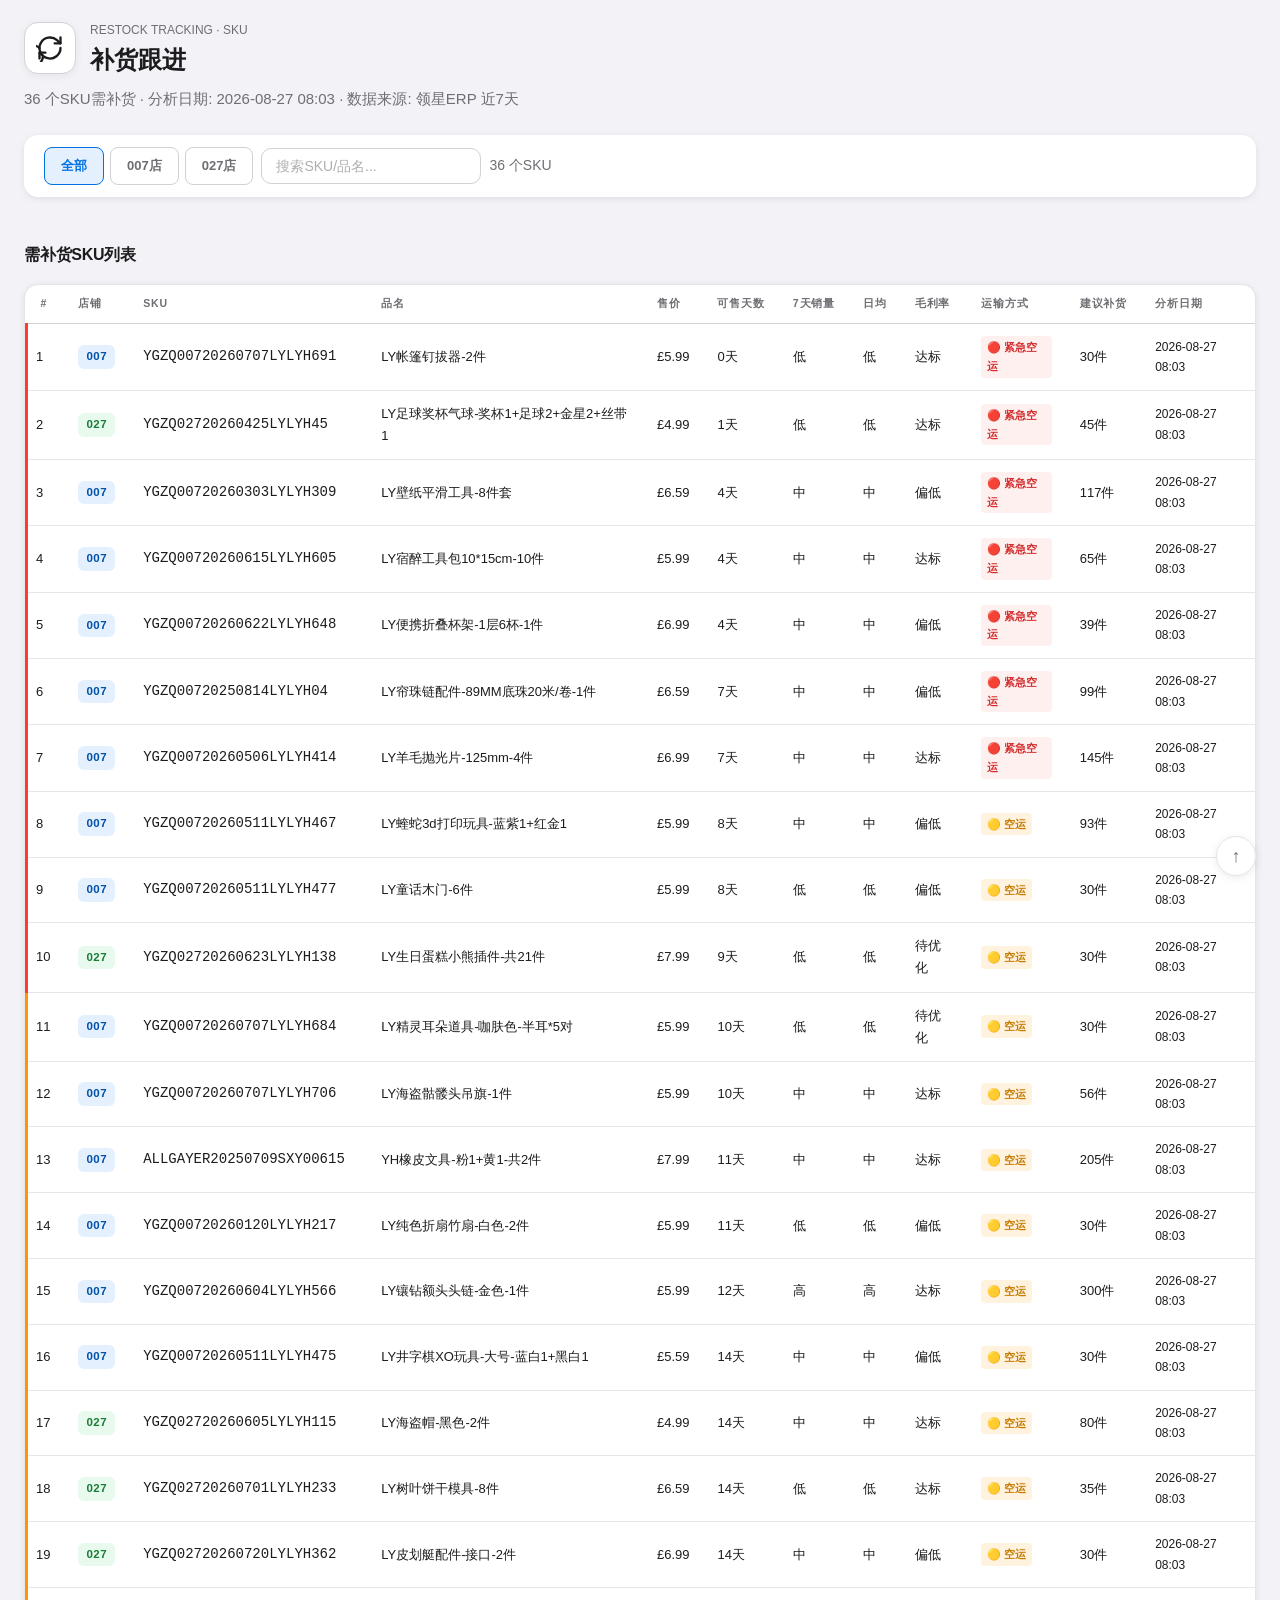
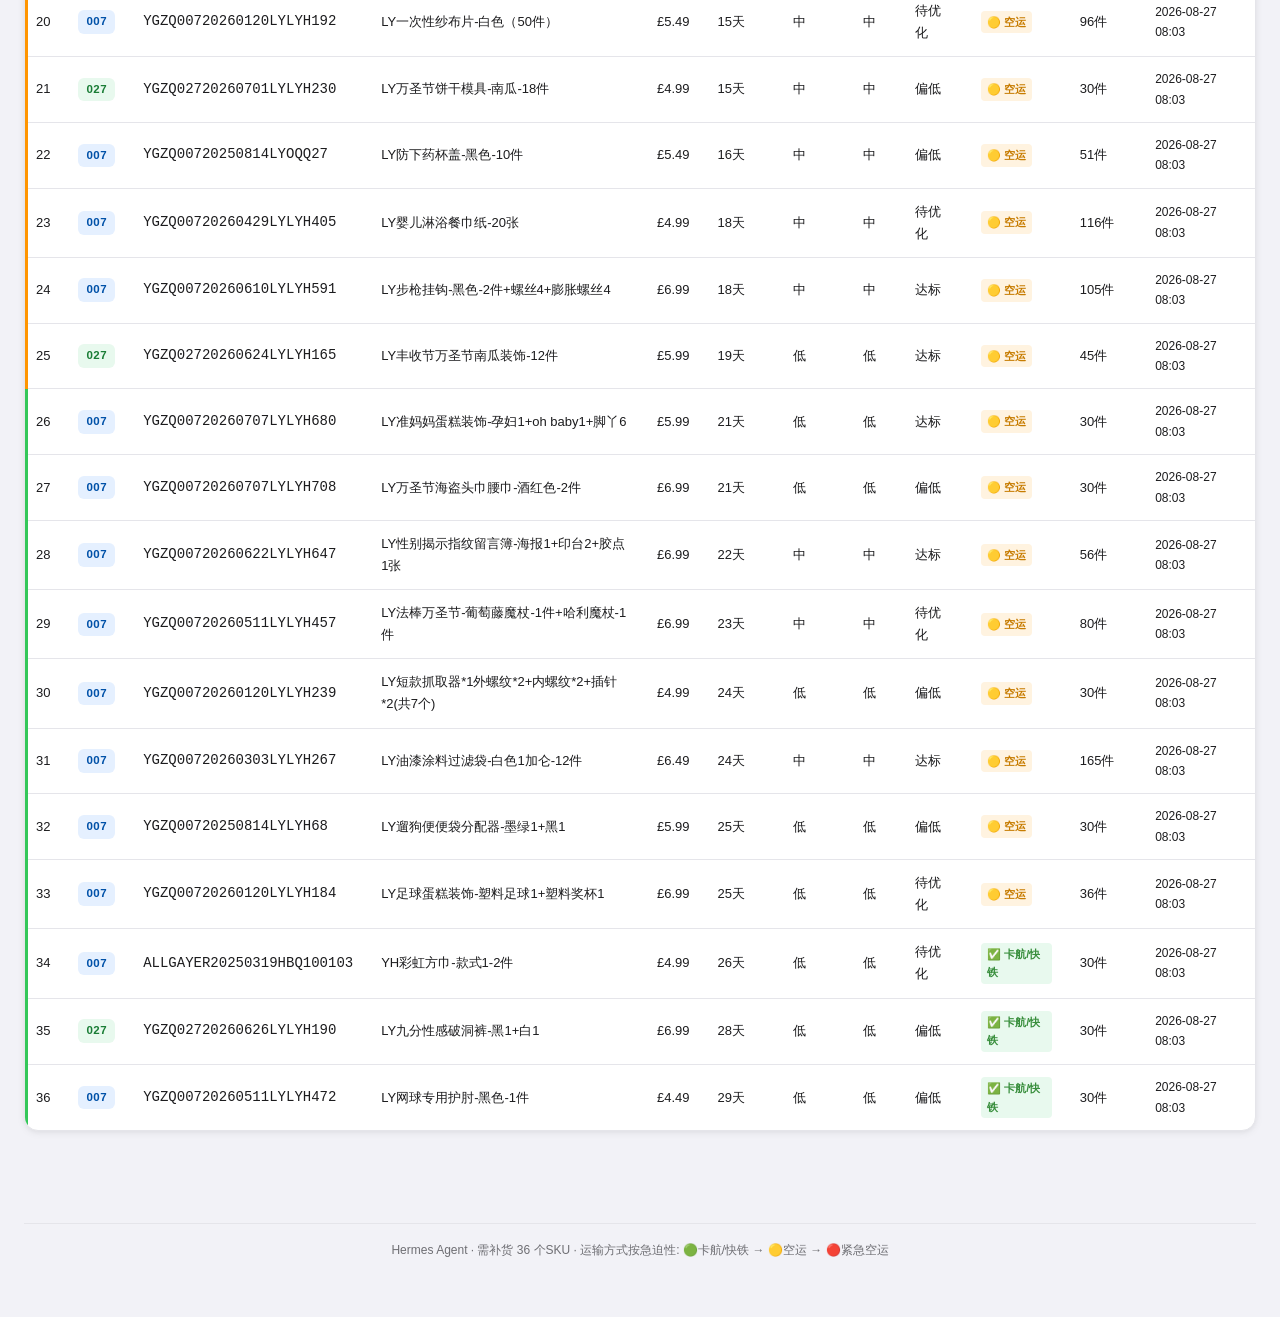
==== output/analysis/index.html @ facc6f38 "fix: FR本地化修复+全量部署（修复REPO指向UK的错误、补推assets/data/shared）" ====
<!DOCTYPE html>
<html lang="zh-CN"><head>
<meta charset="UTF-8"><meta name="viewport" content="width=device-width, initial-scale=1.0">
<link rel="stylesheet" href="../shared/oa-theme.css">
<title>补货跟进</title>
<style>/* ── OA设计系统已在 shared/oa-theme.css ── */
/* 以下仅保留补货跟进特有的样式 */

/* ── Common ── */
.back-link { display: inline-flex; align-items: center; gap:4px; font-size: var(--oa-font-size-body); color: var(--oa-primary, var(--oa-primary)); text-decoration: none; margin-bottom: 16px; }
.back-link:hover { text-decoration: underline; }
.stars { color: var(--oa-orange); }
a { color: var(--oa-link, var(--oa-primary)); text-decoration: none; }
a:hover { text-decoration: underline; }

/* ── Hero (对齐选品平台/雷达风格) ── */
.hero { display:grid; grid-template-columns:1fr auto; gap:24px; align-items:end; }
.hero-main { min-width:0; }
.hero-headline { display:flex; gap:14px; align-items:center; }
.hero-logo { width:52px;height:52px;display:flex;align-items:center;justify-content:center;background:#fff;border:1px solid #d2d2d7;border-radius:14px;box-shadow:0 2px 8px rgba(0,0,0,0.06);flex-shrink:0;color:#1c1c1e }
.hero-tag { margin:0;font-size:12px;color:#6e6e73 }
.hero h1 { margin:6px 0 0;font-size:24px;line-height:1.2 }
.hero-sub { margin:12px 0 0;color:#6e6e73;font-size:15px;line-height:1.6 }

/* ── Filter bar ── */
.filter-bar { display: flex; gap:8px; align-items: center; margin-bottom: 20px; flex-wrap: wrap; }
.filter-bar .result-count { font-size: var(--oa-font-size-body); color: var(--oa-sub, #6e6e73); white-space: nowrap; }
.filter-bar .oa-input { width: 220px; }

/* ── Store badges ── */
.store-badge { display: inline-block; padding:2px 8px; border-radius: 6px; font-size: 11.5px; font-weight: 700; letter-spacing: .5px; }
.store-badge-007 { background: var(--oa-blue-soft, #e5f0ff); color: #0051a8; }
.store-badge-027 { background: var(--oa-green-soft, #e8f9ee); color: #1a7d36; }

/* ── Urgency row indicators ── */
tr.urgent-row { border-left: 3px solid var(--oa-red); }
tr.urgent-row td:first-child { padding-left: 8px; }
tr.watch-row { border-left: 3px solid var(--oa-orange); }
tr.watch-row td:first-child { padding-left: 8px; }
tr.steady-row { border-left: 3px solid var(--oa-green); }
tr.steady-row td:first-child { padding-left: 8px; }

/* ── FBA days badge ── */
.fba-badge { display: inline-block; font-size: 11.5px; font-weight: 600; padding:1px 4px; border-radius: 4px; }
.fba-urgent { background: var(--oa-red-soft, var(--oa-surface)0f0); color: #d32f2f; }
.fba-watch { background: var(--oa-orange-soft, var(--oa-surface)8e1); color: #c77c00; }
.fba-ok { background: var(--oa-green-soft, #e8f5e9); color: #388e3c; }

/* ── Transport urgency badge ── */
.transport-badge { display: inline-block; font-size: 11px; font-weight: 600; padding:2px 6px; border-radius: 4px; }
.transport-emergency { background: var(--oa-red-soft, #fff0f0); color: #d32f2f; }
.transport-air { background: var(--oa-orange-soft, #fff8e1); color: #c77c00; }
.transport-land { background: var(--oa-green-soft, #e8f5e9); color: #388e3c; }

/* ── Responsive ── */
@media (max-width: 768px) {
  .oa-kpi-grid { grid-template-columns: repeat(2, 1fr); }
  .hide-mobile { display: none; }
}
</style>
<script>
let activeStore = 'all';
function filterByStore(store, el) {
  activeStore = store;
  document.querySelectorAll('.oa-tab').forEach(t => t.classList.remove('active'));
  if (el) el.classList.add('active');
  filterTable();
}
function filterTable() {
  const search = document.getElementById('searchInput').value.toLowerCase();
  const rows = document.querySelectorAll('#productTable tbody tr');
  let count = 0;
  rows.forEach(row => {
    const rowStore = row.dataset.store;
    const text = row.textContent.toLowerCase();
    const matchStore = activeStore === 'all' || rowStore === activeStore;
    const matchSearch = !search || text.includes(search);
    row.style.display = (matchStore && matchSearch) ? '' : 'none';
    if (matchStore && matchSearch) count++;
  });
  document.getElementById('resultCount').textContent = count + ' 个SKU';
}
</script>
</head><body>
<main class="shell">
  <header class="hero" id="sectionTop">
    <div class="hero-main">
      <div class="hero-headline">
        <div class="hero-logo">
          <svg width="28" height="28" viewBox="0 0 24 24" fill="none" stroke="currentColor" stroke-width="2" stroke-linecap="round" stroke-linejoin="round">
            <path d="M21 12a9 9 0 1 1-3-6.7L21 8"/>
            <polyline points="21 3 21 8 16 8"/>
            <path d="M3 12a9 9 0 1 0 3 6.7L3 16"/>
            <polyline points="3 21 3 16 8 16"/>
          </svg>
        </div>
        <div>
          <p class="hero-tag">RESTOCK TRACKING · SKU</p>
          <h1>补货跟进</h1>
        </div>
      </div>
      <p class="hero-sub">36 个SKU需补货 · 分析日期: 2026-08-27 08:03 · 数据来源: 领星ERP 近7天</p>
    </div>
    </div>
  </header>

  <div class="filter-bar">
    <div class="oa-tabs"><span class="oa-tab active" onclick="filterByStore('all',this)">全部</span><span class="oa-tab" onclick="filterByStore('007',this)">007店</span><span class="oa-tab" onclick="filterByStore('027',this)">027店</span></div>
    <input id="searchInput" class="oa-input" type="text" placeholder="搜索SKU/品名..." oninput="filterTable()">
    <span id="resultCount" class="result-count">36 个SKU</span>
  </div>

  <div class="oa-section">
    <div class="oa-section-head">
      <h2 class="oa-section-title">需补货SKU列表</h2>
    </div>
    <div class="oa-card oa-table-wrap" style="padding:0">
      <table id="productTable" class="oa-table">
        <thead><tr>
          <th>#</th><th>店铺</th><th>SKU</th><th>品名</th><th>售价</th><th>可售天数</th><th>7天销量</th><th>日均</th><th>毛利率</th><th>运输方式</th><th>建议补货</th><th class="hide-mobile">分析日期</th>
        </tr></thead>
        <tbody><tr data-store="007" class="urgent-row">
          <td>1</td>
          <td><span class="store-badge store-badge-007">007</span></td>
          <td><code style="font-size:var(--oa-font-size-body, 14px)">YGZQ00720260707LYLYH691</code></td>
          <td>LY帐篷钉拔器-2件</td>
          <td>£5.99</td>
          <td>0天</td>
          <td>低</td>
          <td>低</td>
          <td>达标</td>
          <td><span class="transport-badge transport-emergency">🔴 紧急空运</span></td>
          <td>30件</td>
          <td class="hide-mobile" style="font-size:12px;color:var(--sub)">2026-08-27 08:03</td>
        </tr><tr data-store="027" class="urgent-row">
          <td>2</td>
          <td><span class="store-badge store-badge-027">027</span></td>
          <td><code style="font-size:var(--oa-font-size-body, 14px)">YGZQ02720260425LYLYH45</code></td>
          <td>LY足球奖杯气球-奖杯1+足球2+金星2+丝带1</td>
          <td>£4.99</td>
          <td>1天</td>
          <td>低</td>
          <td>低</td>
          <td>达标</td>
          <td><span class="transport-badge transport-emergency">🔴 紧急空运</span></td>
          <td>45件</td>
          <td class="hide-mobile" style="font-size:12px;color:var(--sub)">2026-08-27 08:03</td>
        </tr><tr data-store="007" class="urgent-row">
          <td>3</td>
          <td><span class="store-badge store-badge-007">007</span></td>
          <td><code style="font-size:var(--oa-font-size-body, 14px)">YGZQ00720260303LYLYH309</code></td>
          <td>LY壁纸平滑工具-8件套</td>
          <td>£6.59</td>
          <td>4天</td>
          <td>中</td>
          <td>中</td>
          <td>偏低</td>
          <td><span class="transport-badge transport-emergency">🔴 紧急空运</span></td>
          <td>117件</td>
          <td class="hide-mobile" style="font-size:12px;color:var(--sub)">2026-08-27 08:03</td>
        </tr><tr data-store="007" class="urgent-row">
          <td>4</td>
          <td><span class="store-badge store-badge-007">007</span></td>
          <td><code style="font-size:var(--oa-font-size-body, 14px)">YGZQ00720260615LYLYH605</code></td>
          <td>LY宿醉工具包10*15cm-10件</td>
          <td>£5.99</td>
          <td>4天</td>
          <td>中</td>
          <td>中</td>
          <td>达标</td>
          <td><span class="transport-badge transport-emergency">🔴 紧急空运</span></td>
          <td>65件</td>
          <td class="hide-mobile" style="font-size:12px;color:var(--sub)">2026-08-27 08:03</td>
        </tr><tr data-store="007" class="urgent-row">
          <td>5</td>
          <td><span class="store-badge store-badge-007">007</span></td>
          <td><code style="font-size:var(--oa-font-size-body, 14px)">YGZQ00720260622LYLYH648</code></td>
          <td>LY便携折叠杯架-1层6杯-1件</td>
          <td>£6.99</td>
          <td>4天</td>
          <td>中</td>
          <td>中</td>
          <td>偏低</td>
          <td><span class="transport-badge transport-emergency">🔴 紧急空运</span></td>
          <td>39件</td>
          <td class="hide-mobile" style="font-size:12px;color:var(--sub)">2026-08-27 08:03</td>
        </tr><tr data-store="007" class="urgent-row">
          <td>6</td>
          <td><span class="store-badge store-badge-007">007</span></td>
          <td><code style="font-size:var(--oa-font-size-body, 14px)">YGZQ00720250814LYLYH04</code></td>
          <td>LY帘珠链配件-89MM底珠20米/卷-1件</td>
          <td>£6.59</td>
          <td>7天</td>
          <td>中</td>
          <td>中</td>
          <td>偏低</td>
          <td><span class="transport-badge transport-emergency">🔴 紧急空运</span></td>
          <td>99件</td>
          <td class="hide-mobile" style="font-size:12px;color:var(--sub)">2026-08-27 08:03</td>
        </tr><tr data-store="007" class="urgent-row">
          <td>7</td>
          <td><span class="store-badge store-badge-007">007</span></td>
          <td><code style="font-size:var(--oa-font-size-body, 14px)">YGZQ00720260506LYLYH414</code></td>
          <td>LY羊毛抛光片-125mm-4件</td>
          <td>£6.99</td>
          <td>7天</td>
          <td>中</td>
          <td>中</td>
          <td>达标</td>
          <td><span class="transport-badge transport-emergency">🔴 紧急空运</span></td>
          <td>145件</td>
          <td class="hide-mobile" style="font-size:12px;color:var(--sub)">2026-08-27 08:03</td>
        </tr><tr data-store="007" class="urgent-row">
          <td>8</td>
          <td><span class="store-badge store-badge-007">007</span></td>
          <td><code style="font-size:var(--oa-font-size-body, 14px)">YGZQ00720260511LYLYH467</code></td>
          <td>LY蝰蛇3d打印玩具-蓝紫1+红金1</td>
          <td>£5.99</td>
          <td>8天</td>
          <td>中</td>
          <td>中</td>
          <td>偏低</td>
          <td><span class="transport-badge transport-air">🟡 空运</span></td>
          <td>93件</td>
          <td class="hide-mobile" style="font-size:12px;color:var(--sub)">2026-08-27 08:03</td>
        </tr><tr data-store="007" class="urgent-row">
          <td>9</td>
          <td><span class="store-badge store-badge-007">007</span></td>
          <td><code style="font-size:var(--oa-font-size-body, 14px)">YGZQ00720260511LYLYH477</code></td>
          <td>LY童话木门-6件</td>
          <td>£5.99</td>
          <td>8天</td>
          <td>低</td>
          <td>低</td>
          <td>偏低</td>
          <td><span class="transport-badge transport-air">🟡 空运</span></td>
          <td>30件</td>
          <td class="hide-mobile" style="font-size:12px;color:var(--sub)">2026-08-27 08:03</td>
        </tr><tr data-store="027" class="urgent-row">
          <td>10</td>
          <td><span class="store-badge store-badge-027">027</span></td>
          <td><code style="font-size:var(--oa-font-size-body, 14px)">YGZQ02720260623LYLYH138</code></td>
          <td>LY生日蛋糕小熊插件-共21件</td>
          <td>£7.99</td>
          <td>9天</td>
          <td>低</td>
          <td>低</td>
          <td>待优化</td>
          <td><span class="transport-badge transport-air">🟡 空运</span></td>
          <td>30件</td>
          <td class="hide-mobile" style="font-size:12px;color:var(--sub)">2026-08-27 08:03</td>
        </tr><tr data-store="007" class="watch-row">
          <td>11</td>
          <td><span class="store-badge store-badge-007">007</span></td>
          <td><code style="font-size:var(--oa-font-size-body, 14px)">YGZQ00720260707LYLYH684</code></td>
          <td>LY精灵耳朵道具-咖肤色-半耳*5对</td>
          <td>£5.99</td>
          <td>10天</td>
          <td>低</td>
          <td>低</td>
          <td>待优化</td>
          <td><span class="transport-badge transport-air">🟡 空运</span></td>
          <td>30件</td>
          <td class="hide-mobile" style="font-size:12px;color:var(--sub)">2026-08-27 08:03</td>
        </tr><tr data-store="007" class="watch-row">
          <td>12</td>
          <td><span class="store-badge store-badge-007">007</span></td>
          <td><code style="font-size:var(--oa-font-size-body, 14px)">YGZQ00720260707LYLYH706</code></td>
          <td>LY海盗骷髅头吊旗-1件</td>
          <td>£5.99</td>
          <td>10天</td>
          <td>中</td>
          <td>中</td>
          <td>达标</td>
          <td><span class="transport-badge transport-air">🟡 空运</span></td>
          <td>56件</td>
          <td class="hide-mobile" style="font-size:12px;color:var(--sub)">2026-08-27 08:03</td>
        </tr><tr data-store="007" class="watch-row">
          <td>13</td>
          <td><span class="store-badge store-badge-007">007</span></td>
          <td><code style="font-size:var(--oa-font-size-body, 14px)">ALLGAYER20250709SXY00615</code></td>
          <td>YH橡皮文具-粉1+黄1-共2件</td>
          <td>£7.99</td>
          <td>11天</td>
          <td>中</td>
          <td>中</td>
          <td>达标</td>
          <td><span class="transport-badge transport-air">🟡 空运</span></td>
          <td>205件</td>
          <td class="hide-mobile" style="font-size:12px;color:var(--sub)">2026-08-27 08:03</td>
        </tr><tr data-store="007" class="watch-row">
          <td>14</td>
          <td><span class="store-badge store-badge-007">007</span></td>
          <td><code style="font-size:var(--oa-font-size-body, 14px)">YGZQ00720260120LYLYH217</code></td>
          <td>LY纯色折扇竹扇-白色-2件</td>
          <td>£5.99</td>
          <td>11天</td>
          <td>低</td>
          <td>低</td>
          <td>偏低</td>
          <td><span class="transport-badge transport-air">🟡 空运</span></td>
          <td>30件</td>
          <td class="hide-mobile" style="font-size:12px;color:var(--sub)">2026-08-27 08:03</td>
        </tr><tr data-store="007" class="watch-row">
          <td>15</td>
          <td><span class="store-badge store-badge-007">007</span></td>
          <td><code style="font-size:var(--oa-font-size-body, 14px)">YGZQ00720260604LYLYH566</code></td>
          <td>LY镶钻额头头链-金色-1件</td>
          <td>£5.99</td>
          <td>12天</td>
          <td>高</td>
          <td>高</td>
          <td>达标</td>
          <td><span class="transport-badge transport-air">🟡 空运</span></td>
          <td>300件</td>
          <td class="hide-mobile" style="font-size:12px;color:var(--sub)">2026-08-27 08:03</td>
        </tr><tr data-store="007" class="watch-row">
          <td>16</td>
          <td><span class="store-badge store-badge-007">007</span></td>
          <td><code style="font-size:var(--oa-font-size-body, 14px)">YGZQ00720260511LYLYH475</code></td>
          <td>LY井字棋XO玩具-大号-蓝白1+黑白1</td>
          <td>£5.59</td>
          <td>14天</td>
          <td>中</td>
          <td>中</td>
          <td>偏低</td>
          <td><span class="transport-badge transport-air">🟡 空运</span></td>
          <td>30件</td>
          <td class="hide-mobile" style="font-size:12px;color:var(--sub)">2026-08-27 08:03</td>
        </tr><tr data-store="027" class="watch-row">
          <td>17</td>
          <td><span class="store-badge store-badge-027">027</span></td>
          <td><code style="font-size:var(--oa-font-size-body, 14px)">YGZQ02720260605LYLYH115</code></td>
          <td>LY海盗帽-黑色-2件</td>
          <td>£4.99</td>
          <td>14天</td>
          <td>中</td>
          <td>中</td>
          <td>达标</td>
          <td><span class="transport-badge transport-air">🟡 空运</span></td>
          <td>80件</td>
          <td class="hide-mobile" style="font-size:12px;color:var(--sub)">2026-08-27 08:03</td>
        </tr><tr data-store="027" class="watch-row">
          <td>18</td>
          <td><span class="store-badge store-badge-027">027</span></td>
          <td><code style="font-size:var(--oa-font-size-body, 14px)">YGZQ02720260701LYLYH233</code></td>
          <td>LY树叶饼干模具-8件</td>
          <td>£6.59</td>
          <td>14天</td>
          <td>低</td>
          <td>低</td>
          <td>达标</td>
          <td><span class="transport-badge transport-air">🟡 空运</span></td>
          <td>35件</td>
          <td class="hide-mobile" style="font-size:12px;color:var(--sub)">2026-08-27 08:03</td>
        </tr><tr data-store="027" class="watch-row">
          <td>19</td>
          <td><span class="store-badge store-badge-027">027</span></td>
          <td><code style="font-size:var(--oa-font-size-body, 14px)">YGZQ02720260720LYLYH362</code></td>
          <td>LY皮划艇配件-接口-2件</td>
          <td>£6.99</td>
          <td>14天</td>
          <td>中</td>
          <td>中</td>
          <td>偏低</td>
          <td><span class="transport-badge transport-air">🟡 空运</span></td>
          <td>30件</td>
          <td class="hide-mobile" style="font-size:12px;color:var(--sub)">2026-08-27 08:03</td>
        </tr><tr data-store="007" class="watch-row">
          <td>20</td>
          <td><span class="store-badge store-badge-007">007</span></td>
          <td><code style="font-size:var(--oa-font-size-body, 14px)">YGZQ00720260120LYLYH192</code></td>
          <td>LY一次性纱布片-白色（50件）</td>
          <td>£5.49</td>
          <td>15天</td>
          <td>中</td>
          <td>中</td>
          <td>待优化</td>
          <td><span class="transport-badge transport-air">🟡 空运</span></td>
          <td>96件</td>
          <td class="hide-mobile" style="font-size:12px;color:var(--sub)">2026-08-27 08:03</td>
        </tr><tr data-store="027" class="watch-row">
          <td>21</td>
          <td><span class="store-badge store-badge-027">027</span></td>
          <td><code style="font-size:var(--oa-font-size-body, 14px)">YGZQ02720260701LYLYH230</code></td>
          <td>LY万圣节饼干模具-南瓜-18件</td>
          <td>£4.99</td>
          <td>15天</td>
          <td>中</td>
          <td>中</td>
          <td>偏低</td>
          <td><span class="transport-badge transport-air">🟡 空运</span></td>
          <td>30件</td>
          <td class="hide-mobile" style="font-size:12px;color:var(--sub)">2026-08-27 08:03</td>
        </tr><tr data-store="007" class="watch-row">
          <td>22</td>
          <td><span class="store-badge store-badge-007">007</span></td>
          <td><code style="font-size:var(--oa-font-size-body, 14px)">YGZQ00720250814LYOQQ27</code></td>
          <td>LY防下药杯盖-黑色-10件</td>
          <td>£5.49</td>
          <td>16天</td>
          <td>中</td>
          <td>中</td>
          <td>偏低</td>
          <td><span class="transport-badge transport-air">🟡 空运</span></td>
          <td>51件</td>
          <td class="hide-mobile" style="font-size:12px;color:var(--sub)">2026-08-27 08:03</td>
        </tr><tr data-store="007" class="watch-row">
          <td>23</td>
          <td><span class="store-badge store-badge-007">007</span></td>
          <td><code style="font-size:var(--oa-font-size-body, 14px)">YGZQ00720260429LYLYH405</code></td>
          <td>LY婴儿淋浴餐巾纸-20张</td>
          <td>£4.99</td>
          <td>18天</td>
          <td>中</td>
          <td>中</td>
          <td>待优化</td>
          <td><span class="transport-badge transport-air">🟡 空运</span></td>
          <td>116件</td>
          <td class="hide-mobile" style="font-size:12px;color:var(--sub)">2026-08-27 08:03</td>
        </tr><tr data-store="007" class="watch-row">
          <td>24</td>
          <td><span class="store-badge store-badge-007">007</span></td>
          <td><code style="font-size:var(--oa-font-size-body, 14px)">YGZQ00720260610LYLYH591</code></td>
          <td>LY步枪挂钩-黑色-2件+螺丝4+膨胀螺丝4</td>
          <td>£6.99</td>
          <td>18天</td>
          <td>中</td>
          <td>中</td>
          <td>达标</td>
          <td><span class="transport-badge transport-air">🟡 空运</span></td>
          <td>105件</td>
          <td class="hide-mobile" style="font-size:12px;color:var(--sub)">2026-08-27 08:03</td>
        </tr><tr data-store="027" class="watch-row">
          <td>25</td>
          <td><span class="store-badge store-badge-027">027</span></td>
          <td><code style="font-size:var(--oa-font-size-body, 14px)">YGZQ02720260624LYLYH165</code></td>
          <td>LY丰收节万圣节南瓜装饰-12件</td>
          <td>£5.99</td>
          <td>19天</td>
          <td>低</td>
          <td>低</td>
          <td>达标</td>
          <td><span class="transport-badge transport-air">🟡 空运</span></td>
          <td>45件</td>
          <td class="hide-mobile" style="font-size:12px;color:var(--sub)">2026-08-27 08:03</td>
        </tr><tr data-store="007" class="steady-row">
          <td>26</td>
          <td><span class="store-badge store-badge-007">007</span></td>
          <td><code style="font-size:var(--oa-font-size-body, 14px)">YGZQ00720260707LYLYH680</code></td>
          <td>LY准妈妈蛋糕装饰-孕妇1+oh baby1+脚丫6</td>
          <td>£5.99</td>
          <td>21天</td>
          <td>低</td>
          <td>低</td>
          <td>达标</td>
          <td><span class="transport-badge transport-air">🟡 空运</span></td>
          <td>30件</td>
          <td class="hide-mobile" style="font-size:12px;color:var(--sub)">2026-08-27 08:03</td>
        </tr><tr data-store="007" class="steady-row">
          <td>27</td>
          <td><span class="store-badge store-badge-007">007</span></td>
          <td><code style="font-size:var(--oa-font-size-body, 14px)">YGZQ00720260707LYLYH708</code></td>
          <td>LY万圣节海盗头巾腰巾-酒红色-2件</td>
          <td>£6.99</td>
          <td>21天</td>
          <td>低</td>
          <td>低</td>
          <td>偏低</td>
          <td><span class="transport-badge transport-air">🟡 空运</span></td>
          <td>30件</td>
          <td class="hide-mobile" style="font-size:12px;color:var(--sub)">2026-08-27 08:03</td>
        </tr><tr data-store="007" class="steady-row">
          <td>28</td>
          <td><span class="store-badge store-badge-007">007</span></td>
          <td><code style="font-size:var(--oa-font-size-body, 14px)">YGZQ00720260622LYLYH647</code></td>
          <td>LY性别揭示指纹留言簿-海报1+印台2+胶点1张</td>
          <td>£6.99</td>
          <td>22天</td>
          <td>中</td>
          <td>中</td>
          <td>达标</td>
          <td><span class="transport-badge transport-air">🟡 空运</span></td>
          <td>56件</td>
          <td class="hide-mobile" style="font-size:12px;color:var(--sub)">2026-08-27 08:03</td>
        </tr><tr data-store="007" class="steady-row">
          <td>29</td>
          <td><span class="store-badge store-badge-007">007</span></td>
          <td><code style="font-size:var(--oa-font-size-body, 14px)">YGZQ00720260511LYLYH457</code></td>
          <td>LY法棒万圣节-葡萄藤魔杖-1件+哈利魔杖-1件</td>
          <td>£6.99</td>
          <td>23天</td>
          <td>中</td>
          <td>中</td>
          <td>待优化</td>
          <td><span class="transport-badge transport-air">🟡 空运</span></td>
          <td>80件</td>
          <td class="hide-mobile" style="font-size:12px;color:var(--sub)">2026-08-27 08:03</td>
        </tr><tr data-store="007" class="steady-row">
          <td>30</td>
          <td><span class="store-badge store-badge-007">007</span></td>
          <td><code style="font-size:var(--oa-font-size-body, 14px)">YGZQ00720260120LYLYH239</code></td>
          <td>LY短款抓取器*1外螺纹*2+内螺纹*2+插针*2(共7个)</td>
          <td>£4.99</td>
          <td>24天</td>
          <td>低</td>
          <td>低</td>
          <td>偏低</td>
          <td><span class="transport-badge transport-air">🟡 空运</span></td>
          <td>30件</td>
          <td class="hide-mobile" style="font-size:12px;color:var(--sub)">2026-08-27 08:03</td>
        </tr><tr data-store="007" class="steady-row">
          <td>31</td>
          <td><span class="store-badge store-badge-007">007</span></td>
          <td><code style="font-size:var(--oa-font-size-body, 14px)">YGZQ00720260303LYLYH267</code></td>
          <td>LY油漆涂料过滤袋-白色1加仑-12件</td>
          <td>£6.49</td>
          <td>24天</td>
          <td>中</td>
          <td>中</td>
          <td>达标</td>
          <td><span class="transport-badge transport-air">🟡 空运</span></td>
          <td>165件</td>
          <td class="hide-mobile" style="font-size:12px;color:var(--sub)">2026-08-27 08:03</td>
        </tr><tr data-store="007" class="steady-row">
          <td>32</td>
          <td><span class="store-badge store-badge-007">007</span></td>
          <td><code style="font-size:var(--oa-font-size-body, 14px)">YGZQ00720250814LYLYH68</code></td>
          <td>LY遛狗便便袋分配器-墨绿1+黑1</td>
          <td>£5.99</td>
          <td>25天</td>
          <td>低</td>
          <td>低</td>
          <td>偏低</td>
          <td><span class="transport-badge transport-air">🟡 空运</span></td>
          <td>30件</td>
          <td class="hide-mobile" style="font-size:12px;color:var(--sub)">2026-08-27 08:03</td>
        </tr><tr data-store="007" class="steady-row">
          <td>33</td>
          <td><span class="store-badge store-badge-007">007</span></td>
          <td><code style="font-size:var(--oa-font-size-body, 14px)">YGZQ00720260120LYLYH184</code></td>
          <td>LY足球蛋糕装饰-塑料足球1+塑料奖杯1</td>
          <td>£6.99</td>
          <td>25天</td>
          <td>低</td>
          <td>低</td>
          <td>待优化</td>
          <td><span class="transport-badge transport-air">🟡 空运</span></td>
          <td>36件</td>
          <td class="hide-mobile" style="font-size:12px;color:var(--sub)">2026-08-27 08:03</td>
        </tr><tr data-store="007" class="steady-row">
          <td>34</td>
          <td><span class="store-badge store-badge-007">007</span></td>
          <td><code style="font-size:var(--oa-font-size-body, 14px)">ALLGAYER20250319HBQ100103</code></td>
          <td>YH彩虹方巾-款式1-2件</td>
          <td>£4.99</td>
          <td>26天</td>
          <td>低</td>
          <td>低</td>
          <td>待优化</td>
          <td><span class="transport-badge transport-land">✅ 卡航/快铁</span></td>
          <td>30件</td>
          <td class="hide-mobile" style="font-size:12px;color:var(--sub)">2026-08-27 08:03</td>
        </tr><tr data-store="027" class="steady-row">
          <td>35</td>
          <td><span class="store-badge store-badge-027">027</span></td>
          <td><code style="font-size:var(--oa-font-size-body, 14px)">YGZQ02720260626LYLYH190</code></td>
          <td>LY九分性感破洞裤-黑1+白1</td>
          <td>£6.99</td>
          <td>28天</td>
          <td>低</td>
          <td>低</td>
          <td>偏低</td>
          <td><span class="transport-badge transport-land">✅ 卡航/快铁</span></td>
          <td>30件</td>
          <td class="hide-mobile" style="font-size:12px;color:var(--sub)">2026-08-27 08:03</td>
        </tr><tr data-store="007" class="steady-row">
          <td>36</td>
          <td><span class="store-badge store-badge-007">007</span></td>
          <td><code style="font-size:var(--oa-font-size-body, 14px)">YGZQ00720260511LYLYH472</code></td>
          <td>LY网球专用护肘-黑色-1件</td>
          <td>£4.49</td>
          <td>29天</td>
          <td>低</td>
          <td>低</td>
          <td>偏低</td>
          <td><span class="transport-badge transport-land">✅ 卡航/快铁</span></td>
          <td>30件</td>
          <td class="hide-mobile" style="font-size:12px;color:var(--sub)">2026-08-27 08:03</td>
        </tr></tbody>
      </table>
    </div>
  </div>

  <div style="margin-top:40px;padding:16px 0;border-top:1px solid var(--oa-border-2,#e5e5ea);font-size:12px;color:var(--oa-sub,#6e6e73);text-align:center">
    <span>Hermes Agent · 需补货 36 个SKU · 运输方式按急迫性: 🟢卡航/快铁 → 🟡空运 → 🔴紧急空运</span>
  </div>
</main>
<button class="to-top" id="toTop" aria-label="回到顶部" title="回到顶部">↑</button>
<script>
(function () {
  var b = document.getElementById('toTop');
  if (!b) return;
  function findScroller() {
    var sc = document.scrollingElement || document.documentElement;
    if (sc.scrollHeight > sc.clientHeight + 50) return sc;
    var els = document.querySelectorAll('.oa-content-wrap, .content-wrap, [class*="scroll"], main, body');
    for (var i = 0; i < els.length; i++) {
      if (els[i].scrollHeight > els[i].clientHeight + 50) return els[i];
    }
    return sc;
  }
  b.addEventListener('click', function () {
    findScroller().scrollTo({ top: 0, behavior: 'smooth' });
  });
})();
</script>
</body></html>
---- output/shared/oa-theme.css ----
/* ════════════════════════════════════════════
   三店运营OA — 设计系统 v4.0
   Shared Design System
   参考: Apple HIG / DashKit / Adminator 4.0

   分层结构（改样式请对号入座，不要往 HTML 里塞内联 CSS）：
     1. Reset
     2. 令牌层 :root          ← 唯一的令牌命名空间 --oa-*
     3. 组件层 .oa-*          ← 通用组件
     4. 页面私有类            ← .shell/.hero/.pc/.kanban-* 等存量类
     5. 遗留 shim（已废弃）   ← 裸变量别名，仅为存量页面兜底
   ════════════════════════════════════════════ */


/* ══════ Reset ══════ */
*, *::before, *::after { box-sizing: border-box; margin: 0; padding: 0; }


/* ══════ Design Tokens ══════ */
:root {
  color-scheme: light;

  /* ── Surfaces ── */
  --oa-bg:         #f2f2f7;
  --oa-surface:    #ffffff;
  --oa-surface-2:  #f8f8fa;
  --oa-surface-3:  #f0f0f5;

  /* ── Text ── */
  --oa-text:       #1c1c1e;
  --oa-sub:        #6e6e73;
  --oa-light:      #aeaeb2;
  --oa-inverse:    #ffffff;

  /* ── Borders ── */
  --oa-border:     #d1d1d6;
  --oa-border-2:   #e5e5ea;

  /* ── Shadows ── */
  --oa-shadow-sm:  0 1px 3px rgba(0,0,0,0.04), 0 1px 2px rgba(0,0,0,0.06);
  --oa-shadow:     0 2px 8px rgba(0,0,0,0.06), 0 1px 4px rgba(0,0,0,0.04);
  --oa-shadow-lg:  0 8px 30px rgba(0,0,0,0.08), 0 2px 8px rgba(0,0,0,0.06);
  --oa-shadow-xl:  0 16px 48px rgba(0,0,0,0.12);

  /* ── Radius ── */
  --oa-radius:     14px;
  --oa-radius-sm:  10px;
  --oa-radius-xs:  8px;
  --oa-radius-full: 9999px;

  /* ── Accent ── */
  --oa-primary:       #0071e3;
  --oa-primary-hover: #0062c4;
  --oa-primary-soft:  #e5f0ff;
  --oa-secondary:     #5856d6;
  --oa-secondary-soft:#f0edff;
  --oa-link:          #007AFF;

  /* ── Semantic ── */
  --oa-green:     #34c759;
  --oa-green-soft:#e8f9ee;
  --oa-orange:    #ff9500;
  --oa-orange-soft:#fff3e0;
  --oa-red:       #ff3b30;
  --oa-red-soft:  #fff0f0;
  --oa-blue:      #007AFF;
  --oa-blue-soft: #e5f0ff;
  --oa-purple:    #5856d6;
  --oa-pink:      #ff2d55;
  --oa-teal:      #5ac8fa;

  /* ── Sidebar ── */
  --oa-sidebar-bg:       #1a1a2e;
  --oa-sidebar-sub:      rgba(255,255,255,0.4);
  --oa-sidebar-hover:    rgba(255,255,255,0.08);
  --oa-sidebar-active:   rgba(255,255,255,0.12);
  --oa-sidebar-accent:   #6366f1;

  /* ── Font ── */
  --oa-font:      -apple-system, BlinkMacSystemFont, 'SF Pro Display', 'PingFang SC', 'Helvetica Neue', sans-serif;
  --oa-font-mono: 'SF Mono', 'SFMono-Regular', 'JetBrains Mono', 'Consolas', monospace;
  --oa-font-size-body: 14px;

  /* ── v3.1 Additions ── */
  --oa-radius-lg:  18px;

  /* ── v4.0: 间距阶 ── */
  --oa-space-1:  4px;
  --oa-space-2:  8px;
  --oa-space-3:  12px;
  --oa-space-4:  16px;
  --oa-space-5:  20px;
  --oa-space-6:  24px;
  --oa-space-8:  32px;
  --oa-space-10: 40px;

  /* ── v4.0: 层级 ── */
  --oa-z-base:     1;
  --oa-z-sticky:   50;
  --oa-z-sidebar:  100;
  --oa-z-overlay:  150;
  --oa-z-drawer:   200;
  --oa-z-modal:    9999;

  /* ── v4.0: 状态色（板块健康 / 数据新鲜度）── */
  --oa-status-ok:      var(--oa-green);
  --oa-status-warn:    var(--oa-orange);
  --oa-status-error:   var(--oa-red);
  --oa-status-unknown: var(--oa-light);

  /* 顶栏半透明底色（毛玻璃） */
  --oa-topbar-bg:      rgba(255,255,255,0.82);
}


/* ══════ Typography ══════ */
body {
  font-family: var(--oa-font);
  background: var(--oa-bg);
  color: var(--oa-text);
  line-height: 1.6;
  -webkit-font-smoothing: antialiased;
  -moz-osx-font-smoothing: grayscale;
}

/* ── Type scale ── */
.oa-f1  { font-size: 28px; font-weight: 700; letter-spacing: -0.025em; line-height: 1.15; }
.oa-f2  { font-size: 22px; font-weight: 700; letter-spacing: -0.02em; line-height: 1.2; }
.oa-f3  { font-size: 18px; font-weight: 600; letter-spacing: -0.015em; line-height: 1.25; }
.oa-f4  { font-size: 15px; font-weight: 600; line-height: 1.35; }
.oa-f5  { font-size: 13px; font-weight: 500; line-height: 1.45; }
.oa-f6  { font-size: 11.5px; font-weight: 500; line-height: 1.4; }
.oa-f7  { font-size: 10.5px; font-weight: 600; letter-spacing: 0.03em; text-transform: uppercase; }

/* ── Text colors ── */
.oa-text-sub  { color: var(--oa-sub); }
.oa-text-light { color: var(--oa-light); }
.oa-text-primary { color: var(--oa-primary); }
.oa-text-green { color: var(--oa-green); }
.oa-text-red   { color: var(--oa-red); }
.oa-text-orange { color: var(--oa-orange); }


/* ══════ Layout ══════ */
.oa-container {
  max-width: 1440px;
  margin: 0 auto;
  padding: 0 24px 40px;
}

/* ── Page hero ── */
.oa-page-hero {
  display: flex;
  justify-content: space-between;
  align-items: flex-end;
  gap: 20px;
  margin-bottom: 24px;
  padding-bottom: 20px;
  border-bottom: 1px solid var(--oa-border-2);
}
.oa-page-hero-main { min-width: 0; }
.oa-page-eyebrow {
  font-size: 11px;
  font-weight: 600;
  text-transform: uppercase;
  letter-spacing: 0.1em;
  color: var(--oa-sub);
  margin-bottom: 4px;
}
.oa-hero-title {
  font-size: 24px;
  font-weight: 700;
  letter-spacing: -0.025em;
  color: var(--oa-text);
  margin: 0;
}
.oa-hero-sub {
  font-size: 14px;
  color: var(--oa-sub);
  margin: 6px 0 0;
  max-width: 60ch;
}
.oa-hero {
  display: flex;
  justify-content: space-between;
  align-items: flex-end;
  gap: 20px;
  margin-bottom: 24px;
  padding-bottom: 20px;
  border-bottom: 1px solid var(--oa-border-2);
}
.oa-hero-text { min-width: 0; }
.oa-hero-actions { display: flex; gap: 8px; flex-shrink: 0; }

.oa-page-title {
  font-size: 24px;
  font-weight: 700;
  letter-spacing: -0.025em;
  color: var(--oa-text);
  margin: 0;
}
.oa-page-desc {
  font-size: 14px;
  color: var(--oa-sub);
  margin: 6px 0 0;
  max-width: 60ch;
}
.oa-page-actions {
  display: flex;
  gap: 8px;
  flex-shrink: 0;
}

/* ── Section ── */
.oa-section {
  margin-bottom: 28px;
}
.oa-section-head {
  display: flex;
  justify-content: space-between;
  align-items: center;
  margin-bottom: 16px;
  gap: 12px;
}
.oa-section-title {
  font-size: 16px;
  font-weight: 700;
  letter-spacing: -0.015em;
  color: var(--oa-text);
  margin: 0;
}
.oa-section-action {
  font-size: 12px;
  font-weight: 600;
  color: var(--oa-primary);
  text-decoration: none;
  white-space: nowrap;
}
.oa-section-action:hover { opacity: 0.8; }


/* ══════ Grid ══════ */
.oa-grid {
  display: grid;
  grid-template-columns: repeat(12, minmax(0, 1fr));
  gap: 20px;
}
.oa-grid > * { min-width: 0; }
.oa-col-3  { grid-column: span 3; }
.oa-col-4  { grid-column: span 4; }
.oa-col-6  { grid-column: span 6; }
.oa-col-8  { grid-column: span 8; }
.oa-col-12 { grid-column: span 12; }


/* ══════ Card ══════ */
.oa-card {
  background: var(--oa-surface);
  border: 1px solid var(--oa-border-2);
  border-radius: var(--oa-radius);
  box-shadow: var(--oa-shadow);
  padding: 24px;
  display: flex;
  flex-direction: column;
  min-width: 0;
  transition: box-shadow 0.2s ease, transform 0.2s ease;
}
.oa-card:hover {
  box-shadow: var(--oa-shadow-lg);
}
.oa-card-head {
  display: flex;
  justify-content: space-between;
  align-items: flex-end;
  padding-bottom: 14px;
  margin-bottom: 18px;
  border-bottom: 1px solid var(--oa-border-2);
  gap: 12px;
}
.oa-card-title-wrap { min-width: 0; }
.oa-card-eyebrow {
  display: block;
  font-size: 10px;
  font-weight: 600;
  text-transform: uppercase;
  letter-spacing: 0.1em;
  color: var(--oa-sub);
  margin-bottom: 3px;
}
.oa-card-title {
  font-size: 15px;
  font-weight: 700;
  color: var(--oa-text);
  margin: 0;
  letter-spacing: -0.01em;
}
.oa-card-action {
  font-size: 12px;
  font-weight: 600;
  color: var(--oa-primary);
  text-decoration: none;
  white-space: nowrap;
  flex-shrink: 0;
}
.oa-card-action:hover { opacity: 0.8; }
.oa-card-body { flex: 1; }
.oa-card-compact { padding: 18px 20px; }


/* ══════ KPI / Metric Cards ══════ */
.oa-kpi-grid {
  display: grid;
  grid-template-columns: repeat(auto-fit, minmax(200px, 1fr));
  gap: 14px;
  margin-bottom: 24px;
}
.oa-kpi {
  background: var(--oa-surface);
  border: 1px solid var(--oa-border-2);
  border-radius: var(--oa-radius-sm);
  padding: 18px 20px;
  display: flex;
  flex-direction: column;
  gap: 4px;
  transition: transform 0.2s ease, box-shadow 0.2s ease;
  min-width: 0;
}
.oa-kpi:hover {
  transform: translateY(-2px);
  box-shadow: var(--oa-shadow-lg);
}
.oa-kpi-label {
  font-size: 11px;
  font-weight: 500;
  color: var(--oa-sub);
  text-transform: uppercase;
  letter-spacing: 0.04em;
}
.oa-kpi-value {
  font-size: 28px;
  font-weight: 700;
  color: var(--oa-text);
  letter-spacing: -0.03em;
  line-height: 1.1;
}
.oa-kpi-value sup {
  font-size: 14px;
  font-weight: 500;
  color: var(--oa-sub);
  margin-left: 3px;
}
.oa-kpi-compare {
  font-size: 12px;
  color: var(--oa-light);
  padding-top: 8px;
  border-top: 1px dashed var(--oa-border-2);
  margin-top: auto;
}
.oa-kpi-compare .up   { color: var(--oa-green); }
.oa-kpi-compare .down { color: var(--oa-red); }


/* ══════ Table ══════ */
.oa-table-wrap {
  width: 100%;
  overflow-x: auto;
  -webkit-overflow-scrolling: touch;
  scrollbar-width: thin;
}
.oa-table {
  width: 100%;
  border-collapse: collapse;
}
.oa-table thead th {
  text-align: left;
  padding: 10px 14px;
  font-size: 10.5px;
  font-weight: 600;
  text-transform: uppercase;
  letter-spacing: 0.08em;
  color: var(--oa-sub);
  border-bottom: 1.5px solid var(--oa-border);
  white-space: nowrap;
  user-select: none;
}
.oa-table tbody td {
  padding: 12px 14px;
  font-size: 13px;
  border-bottom: 1px solid var(--oa-border-2);
  color: var(--oa-text);
  vertical-align: middle;
}
.oa-table tbody tr:last-child td { border-bottom: none; }
.oa-table tbody tr { transition: background-color 0.15s ease; }
.oa-table tbody tr:hover td { background: var(--oa-surface-2); }
.oa-table .cell-name { font-weight: 600; }
.oa-table .cell-muted { color: var(--oa-sub); font-size: 12px; }
.oa-table .cell-num { font-weight: 600; text-align: right; font-variant-numeric: tabular-nums; }
.oa-table .cell-num.up { color: var(--oa-green); }
.oa-table .cell-num.down { color: var(--oa-red); }
.oa-table .cell-num.warn { color: var(--oa-orange); }


/* ══════ Tags / Pills ══════ */
.oa-tag {
  display: inline-flex;
  align-items: center;
  gap: 4px;
  padding: 3px 10px;
  border-radius: var(--oa-radius-full);
  font-size: 10.5px;
  font-weight: 600;
  letter-spacing: 0.02em;
  line-height: 1.4;
  white-space: nowrap;
}
.oa-tag-new   { background: var(--oa-secondary-soft); color: #4b3fa0; }
.oa-tag-hot   { background: var(--oa-red-soft); color: #d70015; }
.oa-tag-good  { background: var(--oa-green-soft); color: #1a7d36; }
.oa-tag-warn  { background: var(--oa-orange-soft); color: #b86900; }
.oa-tag-info  { background: var(--oa-primary-soft); color: #0051a8; }


/* ══════ Button ══════ */
.oa-btn {
  display: inline-flex;
  align-items: center;
  gap: 6px;
  padding: 9px 18px;
  border-radius: var(--oa-radius-sm);
  font-size: 13px;
  font-weight: 600;
  border: 1px solid transparent;
  cursor: pointer;
  transition: all 0.15s ease;
  white-space: nowrap;
  line-height: 1.4;
  text-decoration: none;
  font-family: inherit;
}
.oa-btn svg { width: 14px; height: 14px; flex-shrink: 0; }
.oa-btn-primary {
  background: var(--oa-primary); color: #fff;
  box-shadow: 0 1px 3px rgba(0,113,227,0.2);
}
.oa-btn-primary:hover { background: var(--oa-primary-hover); }
.oa-btn-ghost {
  background: var(--oa-surface); color: var(--oa-text);
  border-color: var(--oa-border);
}
.oa-btn-ghost:hover { border-color: var(--oa-sub); }
.oa-btn-soft {
  background: var(--oa-surface-2); color: var(--oa-text);
  border-color: transparent;
}
.oa-btn-soft:hover { background: var(--oa-surface-3); }
.oa-btn-sm { padding: 5px 12px; font-size: 11.5px; }
.oa-btn-xs { padding: 3px 8px; font-size: 10.5px; border-radius: var(--oa-radius-xs); }


/* ══════ Status Dots ══════ */
.oa-dot { display: inline-block; width: 8px; height: 8px; border-radius: 50%; flex-shrink: 0; }
.oa-dot-green  { background: var(--oa-green); }
.oa-dot-red    { background: var(--oa-red); }
.oa-dot-orange { background: var(--oa-orange); }
.oa-dot-blue   { background: var(--oa-blue); }
.oa-dot-purple { background: var(--oa-purple); }


/* ══════ Tab Bar ══════ */
.oa-tabs {
  display: flex;
  gap: 6px;
  flex-wrap: wrap;
}
.oa-tab {
  padding: 7px 16px;
  border: 1.5px solid var(--oa-border);
  border-radius: var(--oa-radius-xs);
  background: var(--oa-surface);
  color: var(--oa-sub);
  font-size: 13px;
  font-weight: 600;
  cursor: pointer;
  transition: all 0.15s;
  white-space: nowrap;
  font-family: inherit;
}
.oa-tab:hover { border-color: var(--oa-primary); color: var(--oa-primary); }
.oa-tab.active { border-color: var(--oa-primary); background: var(--oa-primary-soft); color: var(--oa-primary); }


/* ══════ Input ══════ */
.oa-input {
  padding: 9px 14px;
  border: 1.5px solid var(--oa-border);
  border-radius: var(--oa-radius-sm);
  font-size: 14px;
  font-family: inherit;
  background: var(--oa-surface);
  color: var(--oa-text);
  outline: none;
  transition: border-color 0.2s ease, box-shadow 0.2s ease;
  width: 100%;
}
.oa-input:focus {
  border-color: var(--oa-primary);
  box-shadow: 0 0 0 3px rgba(0,113,227,0.12);
}
.oa-input::placeholder { color: var(--oa-light); }


/* ══════ Select ══════ */
.oa-select {
  padding: 8px 14px;
  border: 1.5px solid var(--oa-border);
  border-radius: var(--oa-radius-sm);
  font-size: 13px;
  font-family: inherit;
  background: var(--oa-surface);
  color: var(--oa-text);
  cursor: pointer;
  outline: none;
  transition: border-color 0.2s;
}
.oa-select:focus {
  border-color: var(--oa-primary);
  box-shadow: 0 0 0 3px rgba(0,113,227,0.12);
}


/* ══════ Loading Spinner ══════ */
.oa-spinner {
  width: 24px; height: 24px;
  border: 2.5px solid var(--oa-border);
  border-top-color: var(--oa-primary);
  border-radius: 50%;
  animation: oa-spin 0.6s linear infinite;
}
.oa-spinner-sm { width: 16px; height: 16px; border-width: 2px; }
@keyframes oa-spin { to { transform: rotate(360deg); } }


/* ══════ Badge / Count ══════ */
.oa-badge {
  display: inline-flex;
  align-items: center;
  justify-content: center;
  min-width: 20px;
  height: 20px;
  padding: 0 6px;
  border-radius: var(--oa-radius-full);
  font-size: 11px;
  font-weight: 700;
  line-height: 1;
}
.oa-badge-primary { background: var(--oa-primary); color: #fff; }
.oa-badge-soft { background: var(--oa-surface-3); color: var(--oa-sub); }
.oa-badge-green { background: var(--oa-green); color: #fff; }
.oa-badge-red { background: var(--oa-red); color: #fff; }


/* ══════ Divider ══════ */
.oa-divider {
  height: 1px;
  background: var(--oa-border-2);
  margin: 20px 0;
  border: none;
}


/* ══════ Chip (filter pill) ══════ */
.oa-chip {
  display: inline-flex;
  align-items: center;
  gap: 6px;
  padding: 6px 14px;
  border-radius: var(--oa-radius-full);
  border: 1px solid var(--oa-border);
  background: var(--oa-surface);
  color: var(--oa-sub);
  font-size: 12px;
  font-weight: 500;
  cursor: pointer;
  transition: all 0.15s ease;
  white-space: nowrap;
}
.oa-chip:hover { border-color: var(--oa-primary); color: var(--oa-primary); }
.oa-chip.active { background: var(--oa-primary); color: #fff; border-color: var(--oa-primary); }
.oa-chip .count {
  background: var(--oa-surface-3);
  padding: 1px 6px;
  border-radius: 6px;
  font-size: 10px;
  font-weight: 700;
  color: var(--oa-sub);
}
.oa-chip.active .count { background: rgba(255,255,255,0.25); color: #fff; }


/* ══════ Scrollbar ══════ */
::-webkit-scrollbar { width: 6px; height: 6px; }
::-webkit-scrollbar-track { background: transparent; }
::-webkit-scrollbar-thumb { background: #c7c7cc; border-radius: 3px; }
::-webkit-scrollbar-thumb:hover { background: #aeaeb2; }
* { scrollbar-width: thin; scrollbar-color: #c7c7cc transparent; }


/* ══════ Focus ring ══════ */
:focus-visible {
  outline: 2px solid var(--oa-primary);
  outline-offset: 2px;
}


/* ══════ Utilities ══════ */
.oa-flex    { display: flex; }
.oa-flex-col { display: flex; flex-direction: column; }
.oa-flex-center   { align-items: center; }
.oa-flex-between  { justify-content: space-between; }
.oa-flex-wrap     { flex-wrap: wrap; }
.oa-flex-1  { flex: 1; }
.oa-shrink-0 { flex-shrink: 0; }
.oa-gap-2  { gap: 2px; }
.oa-gap-4  { gap: 4px; }
.oa-gap-6  { gap: 6px; }
.oa-gap-8  { gap: 8px; }
.oa-gap-10 { gap: 10px; }
.oa-gap-12 { gap: 12px; }
.oa-gap-14 { gap: 14px; }
.oa-gap-16 { gap: 16px; }
.oa-gap-20 { gap: 20px; }
.oa-gap-24 { gap: 24px; }
.oa-gap-28 { gap: 28px; }

.oa-mt-0  { margin-top: 0; }
.oa-mt-4  { margin-top: 4px; }
.oa-mt-8  { margin-top: 8px; }
.oa-mt-12 { margin-top: 12px; }
.oa-mt-16 { margin-top: 16px; }
.oa-mt-20 { margin-top: 20px; }
.oa-mt-24 { margin-top: 24px; }
.oa-mt-32 { margin-top: 32px; }
.oa-mb-0  { margin-bottom: 0; }
.oa-mb-4  { margin-bottom: 4px; }
.oa-mb-8  { margin-bottom: 8px; }
.oa-mb-12 { margin-bottom: 12px; }
.oa-mb-16 { margin-bottom: 16px; }
.oa-mb-20 { margin-bottom: 20px; }
.oa-mb-24 { margin-bottom: 24px; }
.oa-mb-32 { margin-bottom: 32px; }

.oa-p-0  { padding: 0; }
.oa-p-4  { padding: 4px; }
.oa-p-8  { padding: 8px; }
.oa-p-12 { padding: 12px; }
.oa-p-16 { padding: 16px; }
.oa-p-20 { padding: 20px; }
.oa-p-24 { padding: 24px; }

.oa-w-full { width: 100%; }
.oa-truncate { overflow: hidden; text-overflow: ellipsis; white-space: nowrap; }
.oa-text-center { text-align: center; }
.oa-text-right { text-align: right; }
.oa-hidden { display: none; }
.oa-leading-tight { line-height: 1.3; }

/* ── Animations ── */
.oa-fade-in {
  animation: oa-fade-in 0.2s ease;
}
@keyframes oa-fade-in {
  from { opacity: 0; transform: translateY(4px); }
  to   { opacity: 1; transform: translateY(0); }
}
.oa-slide-up {
  animation: oa-slide-up 0.25s ease;
}
@keyframes oa-slide-up {
  from { opacity: 0; transform: translateY(12px); }
  to   { opacity: 1; transform: translateY(0); }
}





/* ══════ Radar-Style Layout Components (shared) ══════ */

/* ── Shell ── */
.shell { max-width: 1400px; margin: 0 auto; padding: 20px 24px 40px; min-height: 100vh; display: flex; flex-direction: column; gap: 24px; }

/* ── Hero ── */
.hero { display: grid; grid-template-columns: 1fr auto; gap: 24px; align-items: end; }
.hero-main { min-width: 0; }
.hero-headline { display: flex; gap: 14px; align-items: center; }
.hero-headline > div { min-width: 0; }
.hero-logo { width: 52px; height: 52px; display: flex; align-items: center; justify-content: center; font-size: 36px; background: var(--oa-surface); border: 1px solid var(--oa-border); border-radius: 14px; box-shadow: var(--oa-shadow); flex-shrink: 0; }
.hero-tag { margin: 0; font-size: 12px; letter-spacing: 0; color: var(--oa-sub); }
.hero h1 { margin: 6px 0 0; font-size: 24px; line-height: 1.2; overflow-wrap: break-word; }
.hero-sub { margin: 12px 0 0; color: var(--oa-sub); font-size: 15px; line-height: 1.6; }
.hero-aside { display: flex; flex-direction: column; align-items: flex-end; gap: 8px; }
.hero-meta { display: flex; flex-wrap: wrap; gap: 8px 20px; align-items: center; background: var(--oa-surface); border: 1px solid var(--oa-border); border-radius: var(--oa-radius); padding: 12px 20px; font-size: 13px; color: var(--oa-sub); }
.hero-meta .updated-label { text-transform: uppercase; font-size: 11px; letter-spacing: .04em; color: var(--oa-sub); }
.hero-meta .updated { font-weight: 600; color: var(--oa-text); }
.hero-stats { display: flex; gap: 14px; flex-wrap: wrap; }
.hero-stats span { white-space: nowrap; }

/* ── Primary Controls ── */
.primary-controls { display: flex; align-items: center; gap: 12px; flex-wrap: wrap; }
.search-wrap { position: relative; flex: 0 0 auto; display: flex; align-items: center; gap: 8px; }
.search-wrap input { padding: 8px 14px; border: 1px solid var(--oa-border); border-radius: var(--oa-radius); font-size: 14px; width: 200px; background: var(--oa-surface); color: var(--oa-text); }
.search-wrap input:focus { outline: none; border-color: var(--oa-primary); box-shadow: 0 0 0 3px rgba(0,113,227,.12); }
.search-wrap .result-count { font-size: 13px; color: var(--oa-sub); white-space: nowrap; }

/* ── Section Heading (cross-picks pattern) ── */
.cross-picks-wrap { display: flex; flex-direction: column; gap: 6px; }
.cross-picks-head { display: flex; align-items: flex-start; justify-content: space-between; gap: 12px; }
.cross-picks-head > div { min-width: 0; }
.section-eyebrow { margin: 0; font-size: 11px; letter-spacing: .06em; text-transform: uppercase; color: var(--oa-sub); }
.cross-picks-head h2, .policy-head h2, .list-head h2, .action-head h2 { margin: 4px 0 0; font-size: 16px; font-weight: 700; line-height: 1.3; }
.cross-picks-sub { font-size: 14px; color: var(--oa-sub); margin-bottom: 8px; }

/* ── Store Tabs ── */
.store-tabs { display: flex; gap: 6px; }
.store-tab { padding: 6px 16px; border: 1px solid var(--oa-border); border-radius: 20px; font-size: 13px; font-weight: 600; cursor: pointer; background: var(--oa-surface); color: var(--oa-sub); transition: all .2s; user-select: none; }
.store-tab:hover { border-color: var(--oa-primary); color: var(--oa-primary); }
.store-tab.active { background: var(--oa-primary); color: white; border-color: var(--oa-primary); }

/* ── Site Footer ── */
.site-footer { margin-top: auto; padding-top: 24px; border-top: 1px solid var(--oa-border); }
.footer-inner { display: flex; justify-content: space-between; align-items: center; gap: 12px; font-size: 13px; color: var(--oa-sub); }


/* ══════ Responsive ══════ */
@media (max-width: 1024px) {
  .oa-col-3, .oa-col-4 { grid-column: span 6; }
  .oa-container { padding: 0 16px 32px; }
  .product-grid { grid-template-columns: repeat(auto-fill, minmax(300px, 1fr)); }
}

@media (max-width: 768px) {
  .shell { padding: 14px; gap: 14px; }
  .hero { grid-template-columns: 1fr; gap: 10px; }
  .hero h1 { font-size: 22px; }
  .hero-tag { font-size: 10px; }
  .hero-sub { font-size: 13px; }
  .hero-meta { min-width: 0; }
  .hero-aside { align-items: flex-start; }

  .oa-col-3, .oa-col-4, .oa-col-6, .oa-col-8 { grid-column: span 12; }
  .oa-kpi-grid { grid-template-columns: repeat(2, 1fr); }
  .oa-card { padding: 14px; }
  .oa-hero { flex-direction: column; align-items: flex-start; gap: 12px; }
  .oa-hero-title { font-size: 22px; }
  .oa-page-hero { flex-direction: column; align-items: flex-start; gap: 12px; }
  .oa-page-title { font-size: 22px; }
  .oa-grid { gap: 12px; }
  .oa-container { padding: 0 10px 20px; }
  .oa-section-header { flex-direction: column; align-items: flex-start; gap: 6px; }
  .oa-section-title { font-size: 16px; }
  .oa-table-wrap { overflow-x: auto; -webkit-overflow-scrolling: touch; }
  .oa-table { font-size: 12px; }
  .oa-table th, .oa-table td { padding: 8px 6px; white-space: nowrap; }

  .search-wrap { width: 100%; }
  .search-wrap input { width: 100%; }

  /* Platform page */
  .main-tabs { gap: 6px; flex-wrap: wrap; }
  .main-tab { padding: 10px 16px; font-size: 13px; }
  .date-bar { flex-wrap: wrap; gap: 10px; padding: 12px 14px; }
  .date-bar .stats { margin-left: 0; width: 100%; font-size: 12px; }
  .season-bar { padding: 4px 0 10px; }
  .event-chip { padding: 8px 12px; font-size: 12px; }
  .event-chip .ev-cats { max-width: 120px; }
  .stat-cards { grid-template-columns: repeat(2, 1fr); gap: 10px; }
  .kanban-board { grid-template-columns: 1fr; gap: 12px; }
  .kanban-col { min-width: 0; }
  .product-grid { grid-template-columns: 1fr; gap: 12px; }
  .pc { padding: 14px; }
  .pc-img img { max-height: 140px; }
  .filter-bar { flex-direction: column; align-items: stretch; gap: 10px; padding: 12px; }
  .fg { width: 100%; }

  /* Analysis page */
  .store-tabs { width: 100%; overflow-x: auto; -webkit-overflow-scrolling: touch; white-space: nowrap; padding-bottom: 4px; }
  .store-tabs::-webkit-scrollbar { height: 0; }
  .store-tab { padding: 6px 12px; font-size: 12px; }
  .search-box { min-width: 0; }
  .primary-controls { flex-direction: column; gap: 10px; }

  /* Insights / discovery */
  .insight-card { border-left-width: 3px; }
  .insight-hd { padding: 14px; gap: 10px; flex-wrap: wrap; }
  .insight-score { width: 40px; height: 40px; font-size: 14px; }
  .insight-main { width: 100%; }
  .insight-kw { font-size: 15px; }
  .search-btns { gap: 6px; }
  .btn-search { padding: 8px 14px; font-size: 12px; }

  /* Cards */
  .metrics-row { gap: 10px; }
  .metric-card { min-width: 80px; padding: 12px; }
  .metric-card .big { font-size: 22px; }
  .forecast-card { padding: 16px; }
  .action-box { padding: 12px 14px; }

  /* Search overlay */
  .search-modal { max-width: 96vw; max-height: 80vh; }
}

@media (max-width: 480px) {
  .oa-kpi-grid { grid-template-columns: 1fr; gap: 8px; }
  .oa-page-actions { flex-wrap: wrap; }
  .shell { padding: 10px; gap: 10px; }
  .hero { gap: 8px; }
  .hero h1 { font-size: 20px; }
  .hero-aside { display: none; }
  .stat-cards { grid-template-columns: 1fr; gap: 8px; }
  .oa-table { font-size: 11px; }
  .oa-table th, .oa-table td { padding: 6px 4px; }
  .pc-img img { max-height: 100px; }
  .filter-bar { padding: 10px; }
  .search-overlay { padding-top: 10vh; }
  .insight-hd { padding: 12px; }
  .insight-detail { padding: 0 12px 12px; }
}


/* ══════ Legacy CSS variable mappings ══════
   ⚠️ 已废弃 — 新代码一律用 --oa-* 令牌。
   这些裸变量名（--blue / --muted / --r）只为存量页面兜底：
   platform 页和 output/analysis/*.html 还在引用。
   裸名字容易和第三方样式撞车，且改一个颜色要改两处，所以不再扩充。
   ══════════════════════════════════════════ */
:root {
  --bg: var(--oa-bg);
  --card: var(--oa-surface);
  --surface: var(--oa-surface);
  --text: var(--oa-text);
  --ink: var(--oa-text);
  --muted: var(--oa-sub);
  --border: var(--oa-border);
  --line: var(--oa-border);
  --r: var(--oa-radius);
  --radius: var(--oa-radius);
  --shadow: var(--oa-shadow);
  --surface-soft: var(--oa-surface-2);
  --purple: var(--oa-secondary);
  --blue: var(--oa-primary);
  --green: var(--oa-green);
  --orange: var(--oa-orange);
  --red: var(--oa-red);
  --pink: var(--oa-pink);
  --accent: var(--oa-primary);
  --accent-warm: var(--oa-secondary);
  --good: var(--oa-green);
  --warn: var(--oa-orange);
  --bad: var(--oa-red);
}


/* ════════════════════════════════════════════
   Portal Shell Components v3.1
   从 generate_portal.py 内联 CSS 提取
   侧边栏 / 顶栏 / 内容区 / 加载层 / 移动端
   ════════════════════════════════════════════ */

/* ── Gap utility ── */
.oa-gap-18 { gap: 18px; }

/* ── Portal Page Layout (body flex container for sidebar+main) ── */
.oa-portal-page { display: flex; height: 100vh; overflow: hidden; }

/* ── Sidebar ── */
.oa-sidebar {
    width: 240px; min-width: 240px; height: 100vh;
    background: var(--oa-sidebar-bg);
    color: #fff;
    display: flex; flex-direction: column;
    user-select: none;
    overflow: hidden;
    z-index: 100;
}
.oa-sidebar-header {
    padding: 22px 18px 14px;
    border-bottom: 1px solid rgba(255,255,255,0.06);
    flex-shrink: 0;
}
.oa-sidebar-header .logo { font-size: 24px; font-weight: 700; display: flex; align-items: center; gap: 12px; }
.oa-sidebar-header .logo-icon { font-size: 26px; }
.oa-sidebar-header .logo-text { display: flex; flex-direction: row; align-items: baseline; gap: 8px; }
.oa-sidebar-header .logo-title { font-size: 16px; font-weight: 700; letter-spacing: 0.3px; }
.oa-sidebar-header .logo-sub { font-size: 10.5px; color: rgba(255,255,255,0.35); letter-spacing: 0.6px; }

.oa-nav { flex: 1; overflow-y: auto; padding: 10px 0; scrollbar-width: thin; scrollbar-color: rgba(255,255,255,0.12) transparent; }
.oa-nav::-webkit-scrollbar { width: 4px; }
.oa-nav::-webkit-scrollbar-thumb { background: rgba(255,255,255,0.12); border-radius: 2px; }
.oa-nav::-webkit-scrollbar-thumb:hover { background: rgba(255,255,255,0.2); }

.oa-nav-group-label {
    font-size: 9.5px; text-transform: uppercase; letter-spacing: 1.2px;
    color: rgba(255,255,255,0.25); padding: 16px 18px 6px; font-weight: 600;
}
.oa-nav-group-label.dim { color: rgba(255,255,255,0.12); }

.oa-nav-item {
    display: flex; align-items: center; gap: 12px;
    padding: 11px 18px; margin: 2px 10px; border-radius: var(--oa-radius-xs);
    color: rgba(255,255,255,0.6); text-decoration: none;
    transition: all .15s ease; cursor: pointer;
    font-size: var(--oa-font-size-body); font-weight: 500; position: relative;
}
.oa-nav-item:hover { background: var(--oa-sidebar-hover); color: rgba(255,255,255,0.85); }
.oa-nav-item.active { background: var(--oa-sidebar-active); color: #fff; }
.oa-nav-item.active::before {
    content: ''; position: absolute; left: -6px; top: 50%; transform: translateY(-50%);
    width: 3px; height: 20px; border-radius: 2px;
    background: var(--oa-sidebar-accent, #6366f1);
}
.oa-nav-icon { font-size: 18px; width: 24px; text-align: center; flex-shrink: 0; opacity: 0.8; }
.oa-nav-item.active .oa-nav-icon { opacity: 1; }
.oa-nav-label { white-space: nowrap; overflow: hidden; text-overflow: ellipsis; }
.oa-nav-empty { font-size: 12px; color: rgba(255,255,255,0.18); padding: 8px 18px 16px; font-style: italic; }

.oa-sidebar-footer {
    padding: 12px 18px;
    border-top: 1px solid rgba(255,255,255,0.06);
    font-size: 10.5px; color: rgba(255,255,255,0.25);
    flex-shrink: 0;
}

/* ── Sidebar Overlay (mobile) ── */
.oa-sidebar-overlay {
    display: none; position: fixed; inset: 0; z-index: 150;
    background: rgba(0,0,0,0.45);
    opacity: 0; pointer-events: none;
    transition: opacity .25s ease;
    backdrop-filter: blur(2px);
    -webkit-backdrop-filter: blur(2px);
}
.oa-sidebar-overlay.show { opacity: 1; pointer-events: auto; }

/* ── Menu Button (mobile) ── */
.oa-menu-btn { display: none; }

/* ── Main Area ── */
.oa-main {
    flex: 1; display: flex; flex-direction: column; overflow: hidden;
    background: var(--oa-bg);
}

/* ── Topbar ── */
.oa-topbar {
    display: flex; align-items: center; justify-content: space-between;
    padding: 0 28px; height: 50px; min-height: 50px;
    background: var(--oa-topbar-bg, rgba(255,255,255,0.82));
    backdrop-filter: blur(16px) saturate(1.2);
    -webkit-backdrop-filter: blur(16px) saturate(1.2);
    border-bottom: 1px solid var(--oa-border-2);
    z-index: var(--oa-z-sticky);
}
.oa-topbar .module-title {
    font-size: var(--oa-font-size-body); font-weight: 600; color: var(--oa-text);
    display: flex; align-items: center; gap: 10px;
}
.oa-topbar .module-title .dot {
    width: 7px; height: 7px; border-radius: 50%; background: var(--oa-green);
    display: inline-block; flex-shrink: 0;
    animation: oa-dot-pulse 2s ease-in-out infinite;
}
@keyframes oa-dot-pulse {
    0%, 100% { opacity: 1; } 50% { opacity: 0.4; }
}
.oa-topbar .topbar-right {
    display: flex; align-items: center; gap: 20px; font-size: 13px; color: var(--oa-sub);
}
.oa-topbar .last-update { font-size: 12px; color: var(--oa-light); }
.oa-topbar-left { display: flex; align-items: center; gap: 10px; }
.oa-clock {
    font-variant-numeric: tabular-nums; font-weight: 500;
    font-size: 13px; color: var(--oa-sub);
}

/* ── Content Area ── */
.oa-content-wrap {
    flex: 1; position: relative; overflow: auto;
    margin: 0; padding: 0;
}
.oa-content-frame {
    width: 100%; height: 100%; border: none; display: block;
}

/* ── Loading Overlay ── */
.oa-loading {
    position: absolute; inset: 0; display: flex; align-items: center; justify-content: center;
    flex-direction: column; gap: 16px;
    background: var(--oa-bg); z-index: 20; opacity: 0; pointer-events: none;
    transition: opacity .25s ease;
}
.oa-loading.show { opacity: 1; pointer-events: auto; }
.oa-loading .spinner {
    width: 28px; height: 28px;
    border: 3px solid var(--oa-border-2);
    border-top-color: var(--oa-primary);
    border-radius: 50%; animation: oa-spin .7s linear infinite;
}
.oa-loading .load-text {
    font-size: 12px; color: var(--oa-sub); letter-spacing: 0.3px;
}

/* ── Portal Mobile Responsive ── */
@media (max-width: 768px) {
    .oa-sidebar-overlay { display: block; }
    .oa-sidebar {
        position: fixed; left: 0; top: 0; z-index: 200;
        transform: translateX(-100%);
        transition: transform .25s cubic-bezier(.4,0,.2,1);
    }
    .oa-sidebar.open { transform: translateX(0); }
    .oa-menu-btn {
        display: flex; align-items: center; justify-content: center;
        width: 36px; height: 36px; border: none; border-radius: var(--oa-radius-xs);
        background: var(--oa-surface-2); color: var(--oa-text);
        font-size: 20px; cursor: pointer; flex-shrink: 0;
        transition: background .15s;
    }
    .oa-menu-btn:hover { background: var(--oa-surface-3); }
    .oa-topbar-left { flex: 1; min-width: 0; }
    .oa-main { margin-left: 0; width: 100%; }
    .oa-topbar { padding: 0 12px; }
    .oa-topbar .last-update { display: none; }
    .oa-topbar .topbar-right { gap: 8px; }
}
@media (max-width: 480px) {
    .oa-menu-btn { width: 32px; height: 32px; font-size: 18px; }
    .oa-topbar { padding: 0 8px; }
    .oa-clock { font-size: 12px; }
}


/* ════════════════════════════════════════════
   Platform Components v3.1
   从 generate_platform.py 内联 CSS 提取
   选品平台 4 Tab: 趋势发现/雷达扫描/节日选品/选品看板
   ════════════════════════════════════════════ */


/* Variables defined in shared/oa-theme.css — only platform-specific overrides here */
body{font-family:var(--oa-font);background:var(--oa-bg);color:var(--oa-text);line-height:1.7;-webkit-font-smoothing:antialiased}

/* ...existing styles unchanged... */

/* Header */
.hdr{margin-bottom:24px}
.hdr h1{font-size:24px;font-weight:700;display:flex;align-items:center;gap:12px;letter-spacing:-0.025em}
.ver{font-size:11.5px;background:var(--oa-secondary);color:var(--oa-surface);padding:3px 8px;border-radius:8px}
.info{color:var(--oa-sub);font-size:var(--oa-font-size-body);margin-top:6px}

/* Date Picker */
.date-bar{display:flex;align-items:center;gap:12px;margin-bottom:20px;padding:12px 20px;background:var(--oa-surface);border-radius:var(--oa-radius);box-shadow:var(--oa-shadow)}
.date-bar label{font-size:var(--oa-font-size-body);font-weight:600;color:var(--oa-sub)}
.date-bar select{padding:8px 16px;border:1.5px solid var(--oa-primary);border-radius:var(--oa-radius-sm);font-size:var(--oa-font-size-body);background:var(--oa-surface);color:var(--oa-primary);font-weight:600;cursor:pointer;outline:none}
.date-bar .stats{font-size:var(--oa-font-size-body);color:var(--oa-sub);margin-left:auto}


/* Main Tabs */
.main-tabs{display:flex;gap:8px;margin-bottom:24px}
.main-tab{padding:12px 24px;border:none;border-radius:var(--oa-radius-sm);background:var(--oa-surface);color:var(--oa-sub);font-size:15px;font-weight:600;cursor:pointer;box-shadow:var(--oa-shadow-sm);transition:all .2s;display:flex;align-items:center;gap:8px;font-family:inherit}
.main-tab:hover{background:var(--oa-surface-2);color:var(--oa-text)}
.main-tab.active{background:var(--oa-primary);color:var(--oa-surface);box-shadow:0 2px 8px rgba(0,113,227,0.25)}
.main-tab .cnt{background:rgba(255,255,255,.25);border-radius:8px;padding:0 8px;font-size:13px;min-width:22px;text-align:center}
.main-tab:not(.active) .cnt{background:var(--oa-surface-3);color:var(--oa-sub)}

.section{display:none}.section.active{display:block;animation:oa-fade-in .2s ease}

/* ===== SEASON BAR ===== */
.season-bar{display:flex;gap:8px;overflow-x:auto;padding:4px 0 12px;margin-bottom:16px;-webkit-overflow-scrolling:touch;scrollbar-width:thin}
.season-bar::-webkit-scrollbar{height:4px}
.season-bar::-webkit-scrollbar-thumb{background:var(--oa-border);border-radius:2px}
.event-chip{flex-shrink:0;padding:8px 16px;border-radius:var(--oa-radius-sm);background:var(--oa-surface);box-shadow:var(--oa-shadow-sm);font-size:var(--oa-font-size-body);font-weight:600;display:flex;align-items:center;gap:8px;white-space:nowrap;transition:all .2s}
.event-chip:hover{box-shadow:var(--oa-shadow);transform:translateY(-1px);border-color:var(--oa-primary)}
.event-chip .ev-name{color:var(--oa-text)}
.event-chip .ev-days{padding:2px 8px;border-radius:8px;font-size:11.5px;font-weight:700;background:var(--oa-surface-3);color:var(--oa-sub)}
.event-chip.urgent{border-color:var(--oa-red);background:var(--oa-red-soft)}
.event-chip.urgent .ev-days{background:var(--oa-red);color:var(--oa-surface)}
.event-chip .ev-cats{font-size:11.5px;color:var(--oa-sub);font-weight:400;max-width:200px;overflow:auto;text-overflow:ellipsis}

/* ===== DISCOVERY ===== */
.insight-list{display:flex;flex-direction:column;gap:12px}
.insight-card{background:var(--oa-surface);border-radius:var(--oa-radius);box-shadow:var(--oa-shadow);overflow:auto;border-left:4px solid var(--oa-secondary);transition:box-shadow .2s}
.insight-card:hover{box-shadow:var(--oa-shadow-lg)}
.insight-hd{padding:12px 20px;cursor:pointer;display:flex;align-items:center;gap:12px;transition:background .15s}
.insight-hd:hover{background:var(--oa-surface-2)}
.insight-score{width:56px;height:56px;border-radius:50%;display:flex;align-items:center;justify-content:center;font-size:18px;font-weight:800;color:var(--oa-surface);flex-shrink:0}
.insight-score.hot{background:linear-gradient(135deg,var(--oa-pink),#ff6b6b)}
.insight-score.warm{background:linear-gradient(135deg,var(--oa-orange),#ffba5c)}
.insight-score.cool{background:linear-gradient(135deg,var(--oa-blue),var(--oa-teal))}
.insight-main{flex:1;min-width:0}
.insight-kw{font-size:18px;font-weight:700;color:var(--oa-secondary);letter-spacing:-0.02em}
.insight-kw-cn{font-size:var(--oa-font-size-body);color:var(--oa-sub);margin-top:3px}
.insight-signals{display:flex;gap:4px;flex-wrap:wrap;margin-top:6px}
.signal-chip{padding:3px 8px;border-radius:8px;font-size:11.5px;font-weight:600;background:var(--oa-surface-3);color:var(--oa-sub)}
.signal-chip.amazon{background:#007AFF15;color:var(--oa-blue)}.signal-chip.tiktok{background:#FF2D5515;color:var(--oa-pink)}.signal-chip.google{background:#34C75915;color:var(--oa-green)}.signal-chip.trend{background:#AF52DE15;color:var(--oa-purple)}
.insight-arrow{font-size:20px;color:var(--oa-sub);transition:transform .2s;flex-shrink:0}
.insight-card.open .insight-arrow{transform:rotate(90deg)}

/* Signal Bars (trend/gap/profit) */
.signal-bars{display:flex;flex-direction:column;gap:4px;margin-top:10px;padding-top:10px;border-top:1px solid var(--oa-border-2)}
.signal-bar-row{display:flex;align-items:center;gap:8px}
.signal-bar-label{font-size:11.5px;color:var(--oa-sub);width:36px;text-align:right;flex-shrink:0;font-weight:500}
.signal-bar-track{flex:1;height:6px;background:var(--oa-surface-3);border-radius:3px;overflow:auto}
.signal-bar-fill{height:100%;border-radius:3px;transition:width .3s ease}
.signal-bar-fill.trend{background:var(--oa-purple)}
.signal-bar-fill.gap{background:var(--oa-blue)}
.signal-bar-fill.profit{background:var(--oa-green)}
.signal-bar-val{font-size:11.5px;font-weight:700;width:28px;flex-shrink:0;font-variant-numeric:tabular-nums}

/* Insight Detail */
.insight-detail{display:none;padding:0 20px 20px;border-top:1px solid var(--oa-border-2)}
.insight-card.open .insight-detail{display:block;animation:oa-fade-in .2s ease}
.detail-sec{margin-top:16px}
.detail-title{font-size:var(--oa-font-size-body);font-weight:700;color:var(--oa-text);margin-bottom:8px;display:flex;align-items:center;gap:4px}
.detail-text{font-size:var(--oa-font-size-body);color:var(--oa-sub);line-height:1.7;background:var(--oa-surface-2);padding:12px 20px;border-radius:var(--oa-radius-sm)}
.detail-text b{color:var(--oa-text)}

/* Action Box */
.action-box{background:linear-gradient(135deg,var(--oa-secondary-soft),var(--oa-blue-soft));border:1px solid var(--oa-secondary);border-radius:var(--oa-radius-sm);padding:12px 20px;margin-top:14px}
.action-box .label{font-size:11.5px;font-weight:700;color:var(--oa-secondary);text-transform:uppercase;letter-spacing:.6px;margin-bottom:8px}
.action-box .text{font-size:var(--oa-font-size-body);color:var(--oa-text);line-height:1.7;white-space:pre-wrap}

/* Competition Summary */
.comp-box{background:var(--oa-surface-2);border-radius:var(--oa-radius-sm);padding:12px 20px;margin-top:14px}
.comp-box .label{font-size:11.5px;font-weight:700;color:var(--oa-blue);text-transform:uppercase;letter-spacing:.6px;margin-bottom:8px}
.comp-box .text{font-size:var(--oa-font-size-body);color:var(--oa-text);line-height:1.7}

/* Radar Match */
.radar-match{background:var(--oa-green-soft);border:1px solid rgba(52,199,89,0.25);border-radius:var(--oa-radius-sm);padding:12px 20px;margin-top:14px}
.radar-match .label{font-size:11.5px;font-weight:700;color:var(--oa-green);text-transform:uppercase;letter-spacing:.6px;margin-bottom:8px}
.radar-product{font-size:var(--oa-font-size-body);color:var(--oa-text);padding:4px 0;border-bottom:1px solid rgba(52,199,89,0.12)}
.radar-product:last-child{border-bottom:none}

/* Search Buttons */
.search-btns{display:flex;gap:8px;flex-wrap:wrap;margin-top:18px}
.btn-search{padding:8px 20px;border-radius:var(--oa-radius-sm);font-size:var(--oa-font-size-body);font-weight:600;cursor:pointer;border:1.5px solid transparent;text-decoration:none;display:inline-flex;align-items:center;gap:4px;transition:all .15s;font-family:inherit}
.btn-search.amazon{background:#FF6A0015;color:#ff6a00;border-color:#FF6A0040}
.btn-search.amazon:hover{background:#ff6a00;color:var(--oa-surface)}
.btn-search.alibaba{background:#FFA50015;color:#e88900;border-color:#E8890040}
.btn-search.alibaba:hover{background:#e88900;color:var(--oa-surface)}
.btn-search.google{background:#34C75915;color:var(--oa-green);border-color:#34C75940}
.btn-search.google:hover{background:var(--oa-green);color:var(--oa-surface)}

/* Trend Forecast */
.forecast-card{background:linear-gradient(135deg,var(--oa-secondary-soft),var(--oa-green-soft));border:1px solid var(--oa-secondary);border-radius:var(--oa-radius);padding:12px;margin-bottom:24px}
.forecast-title{font-size:16px;font-weight:700;color:var(--oa-secondary);margin-bottom:12px}
.forecast-text{font-size:var(--oa-font-size-body);color:var(--oa-text);line-height:1.8;white-space:pre-wrap}

/* ===== RADAR ===== */
.filter-bar{display:flex;align-items:center;gap:12px;margin-bottom:20px;flex-wrap:wrap;padding:12px 20px;background:var(--oa-surface);border-radius:var(--oa-radius);box-shadow:var(--oa-shadow)}
.search-box{flex:1;min-width:200px}
.search-box input{width:100%;padding:8px 12px;border:1.5px solid var(--oa-border-2);border-radius:var(--oa-radius-sm);font-size:var(--oa-font-size-body);outline:none;transition:border-color .2s;background:var(--oa-surface);color:var(--oa-text);font-family:inherit}
.search-box input:focus{border-color:var(--oa-blue);box-shadow:0 0 0 3px rgba(0,122,255,.12)}
.fg{display:flex;align-items:center;gap:8px}
.fg label{font-size:13px;color:var(--oa-sub);font-weight:600}
.fg select{padding:8px 12px;border:1.5px solid var(--oa-border-2);border-radius:var(--oa-radius-xs);font-size:var(--oa-font-size-body);background:var(--oa-surface);color:var(--oa-text);cursor:pointer;outline:none;font-family:inherit}
.fg select:focus{border-color:var(--oa-blue)}
.btn-export{padding:8px 16px;border:none;border-radius:var(--oa-radius-sm);background:var(--oa-blue);color:var(--oa-surface);font-size:var(--oa-font-size-body);font-weight:600;cursor:pointer;transition:opacity .15s;font-family:inherit}
.btn-export:hover{opacity:.85}

.product-grid{display:grid;grid-template-columns:repeat(auto-fill,minmax(360px,1fr));gap:12px}
.pc{background:var(--oa-surface);border-radius:var(--oa-radius);box-shadow:var(--oa-shadow);padding:12px;transition:transform .2s,box-shadow .2s;display:flex;flex-direction:column;gap:12px;border-left:4px solid var(--oa-blue);position:relative}
.pc:hover{transform:translateY(-2px);box-shadow:var(--oa-shadow-lg)}
.pc[data-status="listed"]{opacity:.6}.pc[data-status="rejected"]{opacity:.4}
.badge-new{position:absolute;top:12px;right:12px;padding:3px 8px;border-radius:8px;font-size:10.5px;font-weight:700;background:var(--oa-green);color:var(--oa-surface)}
.badge-warn{position:absolute;top:12px;right:12px;padding:3px 8px;border-radius:8px;font-size:10.5px;font-weight:700;background:var(--oa-orange);color:#fff;transform:translateY(24px)}
.badge-repeat{position:absolute;top:12px;right:12px;padding:3px 8px;border-radius:8px;font-size:10.5px;font-weight:600;background:var(--oa-surface-3);color:var(--oa-sub)}
.card-hd{display:flex;justify-content:space-between;align-items:center;gap:8px}
.src-badge{padding:3px 8px;border-radius:8px;font-size:10.5px;font-weight:700;background:var(--oa-blue);color:var(--oa-surface)}
.score-badge{padding:4px 12px;border-radius:var(--oa-radius-sm);font-size:var(--oa-font-size-body);font-weight:700;white-space:nowrap}
.score-badge.hot{background:#FF2D5515;color:var(--oa-pink)}.score-badge.high{background:#FF950015;color:var(--oa-orange)}.score-badge.mid{background:#007AFF15;color:var(--oa-blue)}.score-badge.low{background:var(--oa-surface-3);color:var(--oa-sub)}
.pc-img{margin:8px 0;text-align:center}
.pc-img img{max-width:100%;max-height:180px;object-fit:contain;border-radius:var(--oa-radius-sm)}
.pc-img .ph{width:100%;height:120px;display:flex;align-items:center;justify-content:center;background:var(--oa-surface-3);border-radius:var(--oa-radius-sm);color:var(--oa-light);font-size:28px}
.pc-name{font-size:15px;font-weight:600;line-height:1.4;display:-webkit-box;-webkit-line-clamp:2;-webkit-box-orient:vertical;overflow:auto}
.pc-name a{color:var(--oa-text);text-decoration:none}.pc-name a:hover{color:var(--oa-blue)}
.pc-meta{display:flex;gap:12px;font-size:var(--oa-font-size-body);color:var(--oa-sub)}
.profit-bar-wrap{display:flex;align-items:center;gap:12px}
.profit-bar-bg{flex:1;height:8px;background:var(--oa-surface-3);border-radius:4px;overflow:auto}
.profit-bar{height:100%;border-radius:4px;transition:width .3s ease}
.profit-txt{font-size:var(--oa-font-size-body);font-weight:700;white-space:nowrap;font-variant-numeric:tabular-nums}
.profit-txt.high{color:var(--oa-green)}.profit-txt.mid{color:var(--oa-orange)}.profit-txt.low{color:var(--oa-red)}
.cost-tog{font-size:13px;color:var(--oa-blue);cursor:pointer;border:none;background:var(--oa-blue-soft);padding:4px 8px;border-radius:var(--oa-radius-xs);transition:background .15s;font-family:inherit}
.cost-tog:hover{background:var(--oa-primary);color:var(--oa-surface)}
.cost-det{display:none;font-size:13px;color:var(--oa-sub);background:var(--oa-surface-2);padding:12px 16px;border-radius:var(--oa-radius-sm);line-height:1.8;margin-top:6px;border-left:3px solid var(--oa-blue)}
.cost-det.show{display:block}
.status-btns{display:flex;gap:4px;flex-wrap:wrap;margin-top:auto;padding-top:12px;border-top:1px solid var(--oa-border-2)}
.st-btn{padding:4px 8px;border:1.5px solid var(--s-c,var(--oa-sub));border-radius:var(--oa-radius-xs);background:transparent;color:var(--s-c,var(--oa-sub));font-size:11.5px;font-weight:600;cursor:pointer;transition:all .15s;font-family:inherit}
.st-btn:hover,.st-btn.active{background:var(--s-c,var(--oa-sub));color:var(--oa-surface)}
.btn-amz{display:inline-flex;align-items:center;gap:4px;padding:4px 12px;border:1.5px solid #ff6a00;border-radius:var(--oa-radius-xs);background:transparent;color:#ff6a00;font-size:13px;font-weight:600;cursor:pointer;text-decoration:none;transition:all .15s}
.btn-amz:hover{background:#ff6a00;color:var(--oa-surface)}
.sig-badges{display:flex;gap:4px;flex-wrap:wrap}
.sig{padding:2px 8px;border-radius:6px;font-size:10px;font-weight:600;background:var(--oa-surface-3);color:var(--oa-sub)}
.sig.tiktok{background:#FF2D5515;color:var(--oa-pink)}.sig.multi{background:#AF52DE15;color:var(--oa-purple)}.sig.sd{background:#007AFF15;color:var(--oa-blue);font-weight:700}
.st-filter{display:flex;align-items:center;gap:8px;margin-bottom:16px;flex-wrap:wrap}
.st-filter .lbl{font-size:var(--oa-font-size-body);color:var(--oa-sub);font-weight:600}
.st-tab{padding:4px 12px;border:1.5px solid var(--s-c,var(--oa-sub));border-radius:var(--oa-radius-full);background:transparent;color:var(--s-c,var(--oa-sub));font-size:13px;font-weight:600;cursor:pointer;transition:all .2s;font-family:inherit}
.st-tab:hover,.st-tab.active{background:var(--s-c,var(--oa-sub));color:var(--oa-surface)}
.empty{text-align:center;padding:48px 20px;color:var(--oa-sub)}

/* ===== KANBAN ===== */
.metrics-row{display:flex;gap:12px;margin-bottom:24px;flex-wrap:wrap}
.metric-card{flex:1;min-width:120px;background:var(--oa-surface);border-radius:var(--oa-radius);box-shadow:var(--oa-shadow);padding:12px 16px;text-align:center;transition:transform .2s,box-shadow .2s}
.metric-card:hover{transform:translateY(-2px);box-shadow:var(--oa-shadow-lg)}
.metric-card .big{font-size:28px;font-weight:800;color:var(--oa-secondary);line-height:1.2}
.metric-card .label{font-size:11.5px;color:var(--oa-sub);font-weight:600;margin-top:6px;text-transform:uppercase;letter-spacing:0.5px}
.metric-card.urgent .big{color:var(--oa-red)}
.kanban-board{display:grid;grid-template-columns:repeat(3,1fr);gap:12px;overflow-x:auto;padding-bottom:16px}
.kanban-col{background:var(--oa-surface-2);border-radius:var(--oa-radius);padding:12px;min-width:240px}
.kanban-col-hd{font-size:var(--oa-font-size-body);font-weight:700;padding:8px 4px 16px;display:flex;align-items:center;gap:8px}
.kanban-col-hd .dot{width:10px;height:10px;border-radius:50%;flex-shrink:0}
.kanban-col-hd .cnt{font-size:11.5px;background:var(--oa-border-2);border-radius:8px;padding:2px 8px;margin-left:auto;color:var(--oa-sub);font-weight:700}
.kanban-cards{display:flex;flex-direction:column;gap:8px;min-height:60px}
.kanban-card{background:var(--oa-surface);border-radius:var(--oa-radius-sm);padding:12px 16px;box-shadow:var(--oa-shadow-sm);transition:all .15s;border-left:3px solid var(--oa-blue)}
.kanban-card:hover{box-shadow:var(--oa-shadow);transform:translateY(-1px)}
.kanban-card.src-festival{border-left-color:var(--oa-orange)}
.kanban-card.src-discovery{border-left-color:var(--oa-purple)}
.kanban-card.src-radar{border-left-color:var(--oa-blue)}
.kanban-card .kc-top{display:flex;align-items:center;gap:4px;margin-bottom:8px}
.kanban-card .kc-src{font-size:10px;font-weight:700;padding:2px 8px;border-radius:6px;flex-shrink:0}
.kanban-card .kc-src.festival{background:#FF950015;color:var(--oa-orange)}
.kanban-card .kc-src.discovery{background:#AF52DE15;color:var(--oa-purple)}
.kanban-card .kc-src.radar{background:#007AFF15;color:var(--oa-blue)}
.kanban-card .kc-deadline{font-size:10px;font-weight:700;padding:2px 8px;border-radius:6px;background:var(--oa-red-soft);color:var(--oa-red);margin-left:auto;flex-shrink:0}
.kanban-card .kc-deadline.ok{background:var(--oa-green-soft);color:var(--oa-green)}
.kanban-card .kc-name{font-size:var(--oa-font-size-body);font-weight:600;color:var(--oa-text);overflow:auto;text-overflow:ellipsis;white-space:nowrap}
.kanban-card .kc-cn{font-size:11.5px;color:var(--oa-sub);margin-top:3px;overflow:auto;text-overflow:ellipsis;white-space:nowrap}
.kanban-card .kc-metrics{display:flex;gap:8px;margin-top:10px;flex-wrap:wrap}
.kanban-card .kc-tag{font-size:10px;font-weight:700;padding:2px 8px;border-radius:5px}
.kanban-card .kc-tag.score{background:#007AFF12;color:var(--oa-blue)}
.kanban-card .kc-tag.profit{background:#34C75912;color:var(--oa-green)}
.kanban-card .kc-tag.gap{background:#AF52DE12;color:var(--oa-purple)}
.kanban-card .kc-actions{display:flex;gap:4px;margin-top:12px;flex-wrap:wrap}
.kanban-card .kc-btn{font-size:10px;padding:3px 8px;border-radius:6px;background:var(--oa-surface);cursor:pointer;transition:all .12s;color:var(--oa-text);text-decoration:none;display:inline-flex;align-items:center;gap:3px;font-family:inherit}
.kanban-card .kc-btn:hover{border-color:var(--oa-primary);color:var(--oa-primary)}
.kanban-card .kc-btn.primary{background:var(--oa-primary);color:var(--oa-surface);border-color:var(--oa-primary)}
.kanban-card .kc-btn.primary:hover{opacity:.85}
.kanban-card .kc-btn.danger{color:var(--oa-red);border-color:var(--oa-red-soft)}
.kanban-card .kc-btn.danger:hover{background:var(--oa-red-soft)}
.kanban-empty{border:2px dashed var(--oa-border-2);border-radius:var(--oa-radius-sm);padding:12px;text-align:center;color:var(--oa-sub);font-size:var(--oa-font-size-body)}

/* ===== SEARCH OVERLAY ===== */
.search-overlay{display:none;position:fixed;top:0;left:0;right:0;bottom:0;background:rgba(0,0,0,.5);z-index:9999;justify-content:center;padding-top:15vh;backdrop-filter:blur(4px)}
.search-overlay.open{display:flex;animation:oa-fade-in .15s ease}
.search-modal{width:620px;max-width:92vw;max-height:70vh;background:var(--oa-surface);border-radius:var(--oa-radius);box-shadow:var(--oa-shadow-xl);display:flex;flex-direction:column;overflow:auto}
.search-modal-hd{padding:12px 20px;border-bottom:1px solid var(--oa-border-2);display:flex;align-items:center;gap:12px}
.search-modal-hd input{flex:1;border:none;font-size:17px;outline:none;background:transparent;color:var(--oa-text);font-family:inherit;font-weight:500}
.search-modal-hd input::placeholder{color:var(--oa-light)}
.search-modal-hd .close-btn{width:28px;height:28px;display:flex;align-items:center;justify-content:center;border:none;background:var(--oa-surface-3);border-radius:50%;cursor:pointer;font-size:var(--oa-font-size-body);color:var(--oa-sub);transition:background .15s;flex-shrink:0}
.search-modal-hd .close-btn:hover{background:var(--oa-border);color:var(--oa-text)}
.search-results{overflow-y:auto;padding:8px 8px;flex:1}
.search-result{padding:12px 16px;border-radius:var(--oa-radius-sm);cursor:pointer;transition:background .15s;display:flex;align-items:center;gap:12px}
.search-result:hover{background:var(--oa-surface-2)}
.search-result .sr-type{padding:2px 8px;border-radius:6px;font-size:10px;font-weight:700;flex-shrink:0}
.search-result .sr-type.discovery{background:#AF52DE15;color:var(--oa-purple)}.search-result .sr-type.radar{background:#007AFF15;color:var(--oa-blue)}
.search-result .sr-kw{font-size:var(--oa-font-size-body);font-weight:600;color:var(--oa-text);flex:1;overflow:auto;text-overflow:ellipsis;white-space:nowrap}
.search-result .sr-score{font-size:13px;font-weight:700;color:var(--oa-sub);font-variant-numeric:tabular-nums}
.search-result .sr-date{font-size:11.5px;color:var(--oa-light)}
.search-empty{text-align:center;padding:48px 20px;color:var(--oa-sub);font-size:var(--oa-font-size-body)}

/* ===== FESTIVAL PLANNER ===== */
.festival-header{margin-bottom:24px}
.festival-header h2{font-size:16px;font-weight:700;color:var(--oa-text);letter-spacing:-0.015em}
.countdown{font-size:var(--oa-font-size-body);color:var(--oa-sub);margin-top:8px}
.countdown strong{color:var(--oa-text)}
.stat-cards{display:grid;grid-template-columns:repeat(4,1fr);gap:12px;margin-bottom:24px}
.stat-card{background:var(--oa-surface);border-radius:var(--oa-radius-sm);padding:12px;box-shadow:var(--oa-shadow);text-align:center;cursor:pointer;transition:all .2s}
.stat-card:hover{transform:translateY(-2px);box-shadow:var(--oa-shadow-lg)}
.stat-card.urgent{border-left:4px solid var(--oa-red)}
.stat-card.week{border-left:4px solid var(--oa-orange)}
.stat-card.month{border-left:4px solid #eab308}
.stat-card.plan{border-left:4px solid var(--oa-green)}
.stat-card .num{font-size:32px;font-weight:800;color:var(--oa-text)}
.stat-card .label{font-size:13px;color:var(--oa-sub);margin-top:6px}
.month-nav{display:flex;gap:8px;margin-bottom:20px;overflow-x:auto;padding:4px 0;scrollbar-width:thin}
.month-nav a{padding:8px 16px;border-radius:var(--oa-radius-sm);text-decoration:none;color:var(--oa-sub);font-size:var(--oa-font-size-body);font-weight:600;background:var(--oa-surface);box-shadow:var(--oa-shadow-sm);transition:all .2s;white-space:nowrap}
.month-nav a:hover{color:var(--oa-orange);background:var(--oa-orange-soft);border-color:var(--oa-orange)}

.festival-filter-bar{display:flex;gap:12px;margin-bottom:20px;flex-wrap:wrap;padding:12px 20px;background:var(--oa-surface);border-radius:var(--oa-radius);box-shadow:var(--oa-shadow);align-items:center}
.festival-filter-bar .filter-group{display:flex;gap:8px;align-items:center}
.festival-filter-bar .filter-group label{font-size:13px;color:var(--oa-sub);font-weight:600}
.festival-filter-bar select,
.festival-filter-bar input[type="text"]{padding:8px 12px;border:1.5px solid var(--oa-border-2);border-radius:var(--oa-radius-xs);font-size:var(--oa-font-size-body);background:var(--oa-surface);color:var(--oa-text);cursor:pointer;outline:none;font-family:inherit}
.festival-filter-bar input[type="text"]{min-width:160px}
.festival-filter-bar input:focus,
.festival-filter-bar select:focus{border-color:var(--oa-primary);box-shadow:0 0 0 3px rgba(0,113,227,.1)}
.festival-filter-bar button{padding:8px 16px;border:1.5px solid var(--oa-border-2);border-radius:var(--oa-radius-sm);background:var(--oa-surface);cursor:pointer;font-size:var(--oa-font-size-body);font-weight:600;font-family:inherit;transition:all .15s}
.festival-filter-bar button:hover{border-color:var(--oa-orange);color:var(--oa-orange);background:var(--oa-orange-soft)}
.festival-filter-bar .filter-toggle{display:flex;align-items:center;gap:6px;font-size:13px;color:var(--oa-sub);font-weight:600;cursor:pointer;white-space:nowrap}
.festival-filter-bar .filter-toggle input{cursor:pointer}

.month-section{margin-bottom:36px}
.month-section h2{font-size:16px;font-weight:700;margin-bottom:14px;padding-bottom:8px;border-bottom:1.5px solid var(--oa-border-2);color:var(--oa-text);letter-spacing:-0.015em}
.festival-cards{display:flex;flex-direction:column;gap:12px}
.festival-card{background:var(--oa-surface);border-radius:var(--oa-radius);box-shadow:var(--oa-shadow);overflow:auto;border-left:4px solid var(--oa-border);transition:all .2s}
.festival-card:hover{box-shadow:var(--oa-shadow-lg);border-left-color:var(--oa-primary)}
.festival-card .fc-content{padding:12px 20px;display:flex;justify-content:space-between;align-items:center;gap:12px;flex-wrap:wrap}
.festival-card .fc-name{font-size:var(--oa-font-size-body);font-weight:700;color:var(--oa-text)}
.festival-card .fc-date{font-size:13px;color:var(--oa-light)}
.festival-card .fc-cats{display:flex;gap:4px;flex-wrap:wrap}
.festival-card .fc-cat{font-size:10px;padding:2px 8px;border-radius:6px;background:var(--oa-surface-3);color:var(--oa-sub);font-weight:600}
.festival-card .fc-days{padding:4px 12px;border-radius:var(--oa-radius-xs);font-size:13px;font-weight:700}
.festival-card.urgent{border-left-color:var(--oa-red)}
.card-header{padding:12px 20px;cursor:pointer;display:flex;align-items:center;justify-content:space-between;gap:12px;transition:background .15s}
.card-header:hover{background:var(--oa-surface-2)}
.card-left{display:flex;align-items:center;gap:12px;flex:1;min-width:0}
.festival-icon{font-size:28px;flex-shrink:0}
.card-info{flex:1;min-width:0}
.card-title{display:flex;align-items:center;gap:8px;flex-wrap:wrap}
.name-cn{font-size:15px;font-weight:600;color:var(--text)}
.name-en{font-size:var(--oa-font-size-body);color:var(--muted);font-weight:400}
.importance-tag{padding:2px 8px;border-radius:6px;font-size:11.5px;font-weight:700;background:#fef2f2;color:var(--red)}
.card-meta{font-size:13px;color:var(--muted);margin-top:4px}
.urgency-tag{padding:4px 12px;border-radius:8px;font-size:13px;font-weight:600;white-space:nowrap;flex-shrink:0}
.urgency-tag.urgent{background:#fef2f2;color:var(--red)}
.urgency-tag.week{background:var(--oa-surface)7ed;color:var(--orange)}
.urgency-tag.month{background:#fefce8;color:#ca8a04}
.urgency-tag.plan{background:#f0fdf4;color:var(--green)}
.urgency-tag.past{background:#f1f5f9;color:var(--oa-sub)}
.badge{display:inline-block;padding:2px 8px;border-radius:8px;font-size:11.5px;font-weight:600}
.badge.urgent{background:#fef2f2;color:var(--red)}
.badge.week{background:var(--oa-surface)7ed;color:var(--orange)}
.badge.month{background:#fefce8;color:#eab308}
.badge.plan{background:#f0fdf4;color:var(--green)}
.badge.past{background:#f1f5f9;color:var(--oa-sub)}
.card-body{padding:0 20px 20px;display:none}
.festival-card.expanded .card-body{display:block}

/* 产品区域 */
.products-section{margin-top:16px}
.products-header{display:flex;align-items:center;gap:12px;margin-bottom:12px;flex-wrap:wrap}
.products-header h4{font-size:var(--oa-font-size-body);font-weight:700;color:var(--text);margin:0}
.cat-tabs-inline{display:flex;gap:4px;flex-wrap:wrap}
.cat-pill{padding:3px 8px;border:1px solid var(--border);border-radius:8px;background:var(--card);color:var(--muted);font-size:11.5px;font-weight:600;cursor:pointer;transition:all .15s}
.cat-pill:hover,.cat-pill.active{border-color:var(--orange);color:var(--orange);background:var(--oa-surface)7ed}
.product-table-wrap{overflow-x:auto}
.product-table{width:100%;border-collapse:collapse}
.product-table th{text-align:left;padding:8px 12px;background:var(--bg);color:var(--muted);font-weight:600;font-size:13px;white-space:nowrap}
.product-table td{padding:8px 12px;border-top:1px solid var(--border);vertical-align:top;font-size:var(--oa-font-size-body)}
.product-table tr:hover{background:var(--bg)}

/* 产品表格内容 */
.sku-name{font-weight:600;color:var(--text);font-size:var(--oa-font-size-body)}
.sku-en{font-size:11.5px;color:var(--muted);margin-top:2px}
.cat-tag{display:inline-block;padding:3px 8px;border-radius:6px;font-size:11.5px;font-weight:600;white-space:nowrap}
.cost,.price,.margin{font-size:13px;white-space:nowrap}
.margin{font-weight:600;color:var(--green)}
.match{color:#f59e0b;font-size:13px;letter-spacing:1px;white-space:nowrap}
.risk{display:inline-block;padding:3px 8px;border-radius:6px;font-size:11.5px;font-weight:600}
.risk-low{background:#f0fdf4;color:var(--green)}
.risk-mid{background:var(--oa-surface)7ed;color:var(--orange)}
.risk-high{background:#fef2f2;color:var(--red)}

.compliance-flag{display:inline-block;margin-top:4px;padding:2px 7px;border-radius:6px;font-size:11px;font-weight:700;white-space:nowrap}
.compliance-flag.forbidden{background:#fef2f2;color:var(--red);border:1px solid var(--red)}
.compliance-flag.review{background:#fffbeb;color:var(--orange);border:1px dashed var(--orange)}

/* 搜索链接 */
.links{display:flex;flex-direction:column;gap:4px;min-width:120px}
.kw-link{display:inline-flex;align-items:center;gap:4px;padding:3px 8px;border-radius:8px;font-size:11.5px;text-decoration:none;white-space:nowrap;transition:all .15s}
.kw-link.amazon{background:var(--oa-surface)7ed;color:#ea580c;border:1px solid #fed7aa}
.kw-link.amazon:hover{background:#ffedd5;border-color:#fb923c}
.kw-link.ali{background:#fef3c7;color:#d97706;border:1px solid #fcd34d}
.kw-link.ali:hover{background:#fde68a;border-color:#f59e0b}

/* 回到顶部按钮 */
.back-to-top{position:fixed;bottom:24px;right:24px;width:44px;height:44px;border-radius:50%;background:var(--orange);color:var(--oa-surface);border:none;font-size:18px;font-weight:700;cursor:pointer;box-shadow:0 4px 12px rgba(0,0,0,.15);display:none;z-index:999;transition:all .2s}
.back-to-top:hover{background:#ea580c;transform:translateY(-2px)}
.back-to-top.show{display:flex;align-items:center;justify-content:center}

/* ── Responsive ── */
@media (max-width: 768px) {
  .hdr { margin-bottom:16px; }
  .hdr h1 { font-size:20px; gap:8px; }
  .hdr .info { font-size:var(--oa-font-size-body); }
  .main-tabs { gap:4px; flex-wrap:wrap; }
  .main-tab { padding:8px 12px; font-size:var(--oa-font-size-body); }
  .date-bar { flex-wrap:wrap; gap:8px; padding:12px 16px; }
  .date-bar .stats { margin-left:0; width:100%; font-size:13px; }
  .season-bar { padding:4px 0 8px; }
  .event-chip { padding:8px 12px; font-size:13px; }
  .event-chip .ev-cats { max-width:120px; }
  .stat-cards { grid-template-columns:repeat(2,1fr); gap:8px; }
  .kanban-board { grid-template-columns:1fr; gap:12px; }
  .kanban-col { min-width:0; }
  .product-grid { grid-template-columns:1fr; gap:12px; }
  .pc { padding:12px; }
  .pc-img img { max-height:140px; }
  .filter-bar { flex-direction:column; align-items:stretch; gap:8px; padding:12px; }
  .fg { width:100%; }
  .search-btns { gap:4px; }
  .btn-search { padding:8px 12px; font-size:13px; }
  .metrics-row { gap:8px; }
  .metric-card { min-width:80px; padding:12px; }
  .metric-card .big { font-size:22px; }
  .forecast-card { padding:12px; }
  .action-box { padding:12px 16px; }
  .search-modal { max-width:96vw; max-height:80vh; }
  .insight-card { border-left-width:3px; }
  .insight-hd { padding:12px; gap:8px; flex-wrap:wrap; }
  .insight-score { width:40px; height:40px; font-size:var(--oa-font-size-body); }
  .insight-main { width:100%; }
  .insight-kw { font-size:15px; }
  .st-filter { gap:4px; }
  .st-tab { padding:4px 8px; font-size:11.5px; }
  .back-to-top { bottom:16px; right:16px; width:38px; height:38px; font-size:16px; }
}
@media (max-width: 480px) {
  .hdr h1 { font-size:18px; }
  .stat-cards { grid-template-columns:1fr; gap:8px; }
  .pc-img img { max-height:100px; }
  .filter-bar { padding:8px; }
  .search-overlay { padding-top:10vh; }
  .insight-hd { padding:12px; }
  .insight-detail { padding:0 12px 12px; }
  .kanban-card { padding:12px; }
  .kanban-card .kc-name { font-size:13px; }
  .pc-name { font-size:var(--oa-font-size-body); }
  .pc-meta { gap:8px; font-size:13px; }
}



/* ════════════════════════════════════════════
   v4.0 — 门户壳与今日概览组件
   配套 templates/portal.html + assets/portal.js
   ════════════════════════════════════════════ */

/* ── 跳过导航（键盘/读屏器）── */
.oa-skip-link {
    position: absolute; left: -9999px; top: 0; z-index: var(--oa-z-modal);
    padding: var(--oa-space-2) var(--oa-space-4);
    background: var(--oa-primary); color: #fff;
    border-radius: 0 0 var(--oa-radius-xs) 0;
    font-size: 13px; text-decoration: none;
}
.oa-skip-link:focus { left: 0; }

/* ── 今日概览与 iframe 互斥显示 ── */
.oa-dashboard[hidden] { display: none; }
.oa-content-frame[hidden] { display: none; }
.oa-content-wrap:focus { outline: none; }

/* ── 导航项改为真链接后的补充（a 元素默认带下划线/颜色）── */
.oa-nav-item { text-decoration: none; }
.oa-nav-item:focus-visible {
    outline: 2px solid var(--oa-sidebar-accent);
    outline-offset: -2px;
}

/* ── 板块健康指示点（侧栏导航右侧）── */
.oa-nav-health {
    margin-left: auto; width: 6px; height: 6px; border-radius: 50%;
    flex-shrink: 0; background: var(--oa-status-unknown);
}
.oa-nav-health[data-health="ok"]      { background: var(--oa-status-ok); }
.oa-nav-health[data-health="warn"]    { background: var(--oa-status-warn); }
.oa-nav-health[data-health="error"]   { background: var(--oa-status-error); }
.oa-nav-health[data-health="unknown"] { background: var(--oa-status-unknown); }

/* ── iframe 错误态 ──
   audit P2：iframe 的 error 事件识别不了 HTTP 404/500，
   所以四种结果（正常/HTTP错误/网络失败/超时）都要有明确 UI，
   不能再让空白页伪装成加载成功。 */
.oa-frame-error {
    position: absolute; inset: 0; z-index: 30;
    display: none; flex-direction: column;
    align-items: center; justify-content: center; gap: var(--oa-space-4);
    padding: var(--oa-space-8); text-align: center;
    background: var(--oa-bg);
}
.oa-frame-error.show { display: flex; }
.oa-frame-error .fe-icon { font-size: 44px; line-height: 1; }
.oa-frame-error .fe-title { font-size: 17px; font-weight: 600; color: var(--oa-text); }
.oa-frame-error .fe-desc {
    font-size: 13px; color: var(--oa-sub); line-height: 1.6;
    max-width: 460px; overflow-wrap: break-word;
}
.oa-frame-error .fe-detail {
    font-family: var(--oa-font-mono); font-size: 11.5px;
    color: var(--oa-light); overflow-wrap: anywhere;
}
.oa-frame-error .fe-actions { display: flex; gap: var(--oa-space-2); flex-wrap: wrap; justify-content: center; }

/* ── 今日概览 ── */
.oa-dashboard {
    padding: var(--oa-space-6) var(--oa-space-8) var(--oa-space-10);
    max-width: 1400px; margin: 0 auto;
}
.oa-dash-head { margin-bottom: var(--oa-space-6); }
.oa-dash-eyebrow {
    font-size: 11px; font-weight: 600; letter-spacing: .08em;
    text-transform: uppercase; color: var(--oa-sub);
}
.oa-dash-title {
    font-size: 26px; font-weight: 700; letter-spacing: -0.02em;
    color: var(--oa-text); margin-top: var(--oa-space-1);
}
.oa-dash-sub {
    font-size: 14px; color: var(--oa-sub);
    margin-top: var(--oa-space-2); line-height: 1.6;
}

.oa-dash-grid {
    display: grid; gap: var(--oa-space-5);
    grid-template-columns: repeat(2, minmax(0, 1fr));
    align-items: start;
}

.oa-dash-card {
    background: var(--oa-surface);
    border: 1px solid var(--oa-border-2);
    border-radius: var(--oa-radius);
    box-shadow: var(--oa-shadow-sm);
    padding: var(--oa-space-5);
    display: flex; flex-direction: column; gap: var(--oa-space-4);
    min-width: 0;
}
.oa-dash-card-head {
    display: flex; align-items: center; gap: var(--oa-space-2);
}
.oa-dash-card-icon { font-size: 18px; line-height: 1; flex-shrink: 0; }
.oa-dash-card-title {
    font-size: 15px; font-weight: 600; color: var(--oa-text);
}
.oa-dash-card-link {
    margin-left: auto; font-size: 12px; font-weight: 500;
    color: var(--oa-primary); text-decoration: none; flex-shrink: 0;
}
.oa-dash-card-link:hover { text-decoration: underline; }

/* 卡内指标行 */
.oa-dash-metrics {
    display: flex; gap: var(--oa-space-5); flex-wrap: wrap;
}
.oa-dash-metric { min-width: 0; }
.oa-dash-metric-value {
    font-size: 24px; font-weight: 700; line-height: 1.1;
    color: var(--oa-text); font-variant-numeric: tabular-nums;
}
.oa-dash-metric-value.is-alert { color: var(--oa-red); }
.oa-dash-metric-value.is-warn  { color: var(--oa-orange); }
.oa-dash-metric-label {
    font-size: 11.5px; color: var(--oa-sub); margin-top: 2px;
}

/* 缺数据 / 出错时的占位 —— 见 DESIGN-DECISIONS D7：
   不能用 0 兜底，「真实为 0」和「没抓到」必须长得不一样 */
.oa-dash-nodata {
    display: flex; align-items: center; gap: var(--oa-space-2);
    padding: var(--oa-space-4);
    border: 1px dashed var(--oa-border);
    border-radius: var(--oa-radius-sm);
    background: var(--oa-surface-2);
    font-size: 13px; color: var(--oa-sub);
}
.oa-dash-nodata .nd-icon { font-size: 15px; flex-shrink: 0; }
.oa-dash-nodata .nd-reason {
    font-family: var(--oa-font-mono); font-size: 11px;
    color: var(--oa-light); overflow-wrap: anywhere;
}

/* 产品迷你卡（今日选品战情 Top 3）*/
.oa-dash-picks { display: flex; flex-direction: column; gap: var(--oa-space-2); }
.oa-pick {
    display: flex; align-items: center; gap: var(--oa-space-3);
    padding: var(--oa-space-2);
    border-radius: var(--oa-radius-sm);
    text-decoration: none; color: inherit;
    transition: background .15s ease;
    min-width: 0;
}
.oa-pick:hover { background: var(--oa-surface-2); }
.oa-pick-rank {
    flex-shrink: 0; width: 20px; text-align: center;
    font-size: 12px; font-weight: 700; color: var(--oa-light);
    font-variant-numeric: tabular-nums;
}
.oa-pick-img {
    flex-shrink: 0; width: 44px; height: 44px;
    border-radius: var(--oa-radius-xs);
    border: 1px solid var(--oa-border-2);
    background: var(--oa-surface-2);
    object-fit: contain;
}
.oa-pick-body { min-width: 0; flex: 1; display: flex; flex-direction: column; }
.oa-pick-name {
    display: -webkit-box;
    font-size: 13px; font-weight: 500; color: var(--oa-text);
    line-height: 1.4;
    display: -webkit-box; -webkit-line-clamp: 2; -webkit-box-orient: vertical;
    overflow: hidden;
}
.oa-pick-meta {
    display: flex; gap: var(--oa-space-2); align-items: center;
    margin-top: 3px; font-size: 11.5px; color: var(--oa-sub);
    flex-wrap: wrap;
}
.oa-pick-price { font-weight: 600; color: var(--oa-text); font-variant-numeric: tabular-nums; }

/* 告警行（补货）*/
.oa-dash-alerts { display: flex; flex-direction: column; gap: var(--oa-space-1); }
.oa-alert-row {
    display: flex; align-items: center; gap: var(--oa-space-2);
    padding: var(--oa-space-2) var(--oa-space-2) var(--oa-space-2) var(--oa-space-3);
    border-left: 3px solid var(--oa-border);
    border-radius: 0 var(--oa-radius-xs) var(--oa-radius-xs) 0;
    background: var(--oa-surface-2);
    font-size: 12.5px; min-width: 0;
    text-decoration: none; color: inherit;
}
.oa-alert-row:hover { background: var(--oa-surface-3); }
.oa-alert-row[data-level="urgent"] { border-left-color: var(--oa-red); }
.oa-alert-row[data-level="watch"]  { border-left-color: var(--oa-orange); }
.oa-alert-row[data-level="steady"] { border-left-color: var(--oa-green); }
.oa-alert-sku {
    font-family: var(--oa-font-mono); font-size: 11px;
    color: var(--oa-text); overflow: hidden; text-overflow: ellipsis;
    white-space: nowrap; min-width: 0; flex: 1;
}
.oa-alert-tag { flex-shrink: 0; font-size: 11px; color: var(--oa-sub); }

/* 节日倒计时 */
.oa-dash-festivals { display: flex; flex-direction: column; gap: var(--oa-space-2); }
.oa-fest-row {
    display: flex; align-items: center; gap: var(--oa-space-3);
    padding: var(--oa-space-2) 0; min-width: 0;
}
.oa-fest-row + .oa-fest-row { border-top: 1px solid var(--oa-border-2); }
.oa-fest-icon { font-size: 20px; line-height: 1; flex-shrink: 0; }
.oa-fest-body { min-width: 0; flex: 1; display: flex; flex-direction: column; }
.oa-fest-name { display: block; font-size: 13px; font-weight: 600; color: var(--oa-text); line-height: 1.35; }
.oa-fest-cats {
    display: block;
    font-size: 11.5px; color: var(--oa-sub); margin-top: 2px;
    overflow: hidden; text-overflow: ellipsis; white-space: nowrap;
}
.oa-fest-days {
    flex-shrink: 0; text-align: right; min-width: 48px;
    font-size: 18px; font-weight: 700; color: var(--oa-primary);
    font-variant-numeric: tabular-nums; line-height: 1.1;
}
.oa-fest-days.is-soon { color: var(--oa-orange); }
.oa-fest-days small { display: block; font-size: 10.5px; font-weight: 500; color: var(--oa-sub); }

/* 数据新鲜度 */
.oa-dash-health { display: flex; flex-direction: column; gap: var(--oa-space-1); }
.oa-health-row {
    display: flex; align-items: center; gap: var(--oa-space-2);
    padding: var(--oa-space-2) 0; font-size: 12.5px; min-width: 0;
}
.oa-health-row + .oa-health-row { border-top: 1px solid var(--oa-border-2); }
.oa-health-dot {
    width: 7px; height: 7px; border-radius: 50%; flex-shrink: 0;
    background: var(--oa-status-unknown);
}
.oa-health-dot[data-health="ok"]      { background: var(--oa-status-ok); }
.oa-health-dot[data-health="warn"]    { background: var(--oa-status-warn); }
.oa-health-dot[data-health="error"]   { background: var(--oa-status-error); }
.oa-health-dot[data-health="unknown"] { background: var(--oa-status-unknown); }
.oa-health-name { color: var(--oa-text); flex-shrink: 0; }
.oa-health-detail {
    margin-left: auto; color: var(--oa-sub); font-size: 11.5px;
    text-align: right; overflow-wrap: anywhere;
}

/* 骨架屏（探针未回来时占位，避免布局跳动）*/
.oa-skeleton {
    background: linear-gradient(90deg,
        var(--oa-surface-2) 25%, var(--oa-surface-3) 37%, var(--oa-surface-2) 63%);
    background-size: 400% 100%;
    animation: oa-shimmer 1.4s ease infinite;
    border-radius: var(--oa-radius-xs);
}
@keyframes oa-shimmer {
    from { background-position: 100% 50%; }
    to   { background-position: 0 50%; }
}
@media (prefers-reduced-motion: reduce) {
    .oa-skeleton { animation: none; }
    .oa-topbar .module-title .dot { animation: none; }
}

/* ── 今日概览响应式 ── */
@media (max-width: 900px) {
    .oa-dash-grid { grid-template-columns: minmax(0, 1fr); }
}
@media (max-width: 768px) {
    .oa-dashboard { padding: var(--oa-space-4) var(--oa-space-4) var(--oa-space-8); }
    .oa-dash-title { font-size: 21px; }
    .oa-dash-metric-value { font-size: 20px; }
}

/* ── 回到顶部按钮（2026-08-01，OA 各页共享；固定显示，不随滚动出现）── */
.to-top {
  position: fixed;
  bottom: 24px;
  right: 24px;
  width: 40px;
  height: 40px;
  border-radius: 50%;
  border: 1px solid var(--oa-border-2, #d2d2d7);
  background: var(--oa-surface, #fff);
  color: var(--oa-sub, #6e6e73);
  cursor: pointer;
  display: grid;
  place-items: center;
  opacity: 1;
  visibility: visible;
  transition: background 0.15s, color 0.15s;
  box-shadow: 0 2px 8px rgba(0, 0, 0, 0.08);
  z-index: 999;
  font-size: 18px;
  line-height: 1;
}
.to-top:hover {
  background: var(--oa-primary, #5856D6);
  color: #fff;
  border-color: var(--oa-primary, #5856D6);
}

/* ── 四季选品面板（product-radar, 2026-08-28）── */
.season-nav{display:flex;gap:10px;margin-bottom:14px;overflow-x:auto;padding:2px 0}
.season-btn{padding:9px 18px;border-radius:20px;border:1.5px solid var(--oa-border);background:var(--oa-surface);color:var(--oa-sub);font-size:13px;font-weight:600;cursor:pointer;transition:all .2s;white-space:nowrap}
.season-btn:hover{border-color:var(--oa-orange);color:var(--oa-orange);background:var(--oa-orange-soft)}
.season-btn-active{border-color:var(--oa-orange);background:var(--oa-orange);color:#fff}
.season-btn-active:hover{background:var(--oa-orange);color:#fff}
.season-panel{background:var(--oa-surface);border-radius:var(--oa-radius);box-shadow:var(--oa-shadow);padding:16px 20px;margin-bottom:20px;border-left:4px solid var(--oa-orange)}
.season-panel-head{display:flex;justify-content:space-between;align-items:baseline;flex-wrap:wrap;gap:6px;margin-bottom:8px}
.season-panel-title{font-size:14px;font-weight:700;color:var(--oa-text)}
.season-cur-tag{display:inline-block;padding:2px 8px;border-radius:10px;background:var(--oa-orange);color:#fff;font-size:11px;font-weight:600;vertical-align:1px;margin-left:4px}
.season-panel-meta{font-size:12px;color:var(--oa-sub)}
.season-panel-note{font-size:12px;color:var(--oa-sub);margin-bottom:10px}
.season-kw-list{display:flex;flex-wrap:wrap;gap:8px}
.season-kw{padding:5px 12px;border-radius:14px;background:var(--oa-surface-3);color:var(--oa-text);font-size:12.5px;border:1px solid var(--oa-border-2)}

/* 季节备货倒计时条 */
.season-deadline-bar{background:var(--oa-orange-soft);border:1px solid var(--oa-orange);border-radius:8px;padding:8px 14px;margin-bottom:10px;font-size:13px;font-weight:600;color:var(--oa-text);display:flex;align-items:center;gap:6px}
.season-deadline-bar:hover{box-shadow:var(--oa-shadow-sm)}

/* 区域气候标签 */
.season-region-tags{display:flex;gap:12px;margin-bottom:10px;flex-wrap:wrap}
.region-tag{font-size:11.5px;color:var(--oa-sub);background:var(--oa-surface-3);padding:4px 10px;border-radius:8px;border:1px solid var(--oa-border-2)}


/* ════════════════════════════════════════════
   遗留 shim（已废弃，勿在新代码使用）

   下面的裸变量别名只为存量页面兜底：platform 页和
   output/analysis/*.html 还在引用 --blue / --muted / --r 这类名字。
   新代码一律用 --oa-* 令牌。

   ⚠️ output/analysis/*.html 由仓库外的本地项目
   ~/product-analysis/ 生成，自带硬编码颜色的内联 <style>，且那段
   <style> 排在 <link> 之后 —— 同特异度下它会赢。以后要覆盖那些页面的
   样式，选择器特异度必须比裸类选择器高（例如加 :root 前缀）。
   见 DESIGN-DECISIONS.md「已知限制」。
   ════════════════════════════════════════════ */
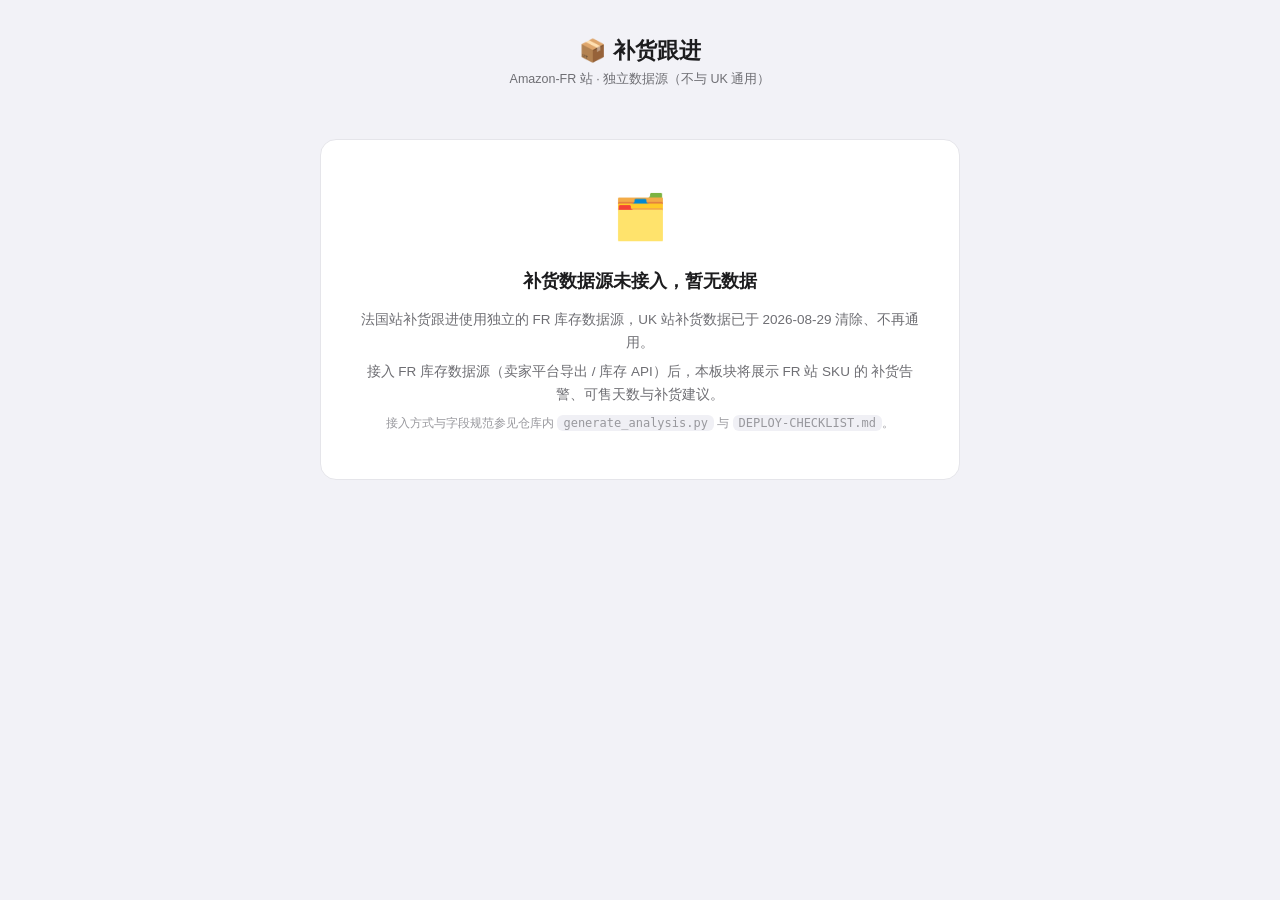
==== commit ef8f0c47: "法国站内容全面本地化：法国趋势发现数据、28个法国节日、FBA按GBP计价、补货跟进清空" ====
--- a/output/analysis/index.html
+++ b/output/analysis/index.html
@@ -1,618 +1,41 @@
 <!DOCTYPE html>
-<html lang="zh-CN"><head>
-<meta charset="UTF-8"><meta name="viewport" content="width=device-width, initial-scale=1.0">
+<html lang="zh-CN">
+<head>
+<meta charset="UTF-8">
+<meta name="viewport" content="width=device-width, initial-scale=1.0">
+<title>补货跟进 · Amazon-FR项目运营</title>
+<link rel="icon" href="data:image/svg+xml,<svg xmlns='http://www.w3.org/2000/svg' viewBox='0 0 100 100'><text y='.9em' font-size='90'>📦</text></svg>">
 <link rel="stylesheet" href="../shared/oa-theme.css">
-<title>补货跟进</title>
-<style>/* ── OA设计系统已在 shared/oa-theme.css ── */
-/* 以下仅保留补货跟进特有的样式 */
-
-/* ── Common ── */
-.back-link { display: inline-flex; align-items: center; gap:4px; font-size: var(--oa-font-size-body); color: var(--oa-primary, var(--oa-primary)); text-decoration: none; margin-bottom: 16px; }
-.back-link:hover { text-decoration: underline; }
-.stars { color: var(--oa-orange); }
-a { color: var(--oa-link, var(--oa-primary)); text-decoration: none; }
-a:hover { text-decoration: underline; }
-
-/* ── Hero (对齐选品平台/雷达风格) ── */
-.hero { display:grid; grid-template-columns:1fr auto; gap:24px; align-items:end; }
-.hero-main { min-width:0; }
-.hero-headline { display:flex; gap:14px; align-items:center; }
-.hero-logo { width:52px;height:52px;display:flex;align-items:center;justify-content:center;background:#fff;border:1px solid #d2d2d7;border-radius:14px;box-shadow:0 2px 8px rgba(0,0,0,0.06);flex-shrink:0;color:#1c1c1e }
-.hero-tag { margin:0;font-size:12px;color:#6e6e73 }
-.hero h1 { margin:6px 0 0;font-size:24px;line-height:1.2 }
-.hero-sub { margin:12px 0 0;color:#6e6e73;font-size:15px;line-height:1.6 }
-
-/* ── Filter bar ── */
-.filter-bar { display: flex; gap:8px; align-items: center; margin-bottom: 20px; flex-wrap: wrap; }
-.filter-bar .result-count { font-size: var(--oa-font-size-body); color: var(--oa-sub, #6e6e73); white-space: nowrap; }
-.filter-bar .oa-input { width: 220px; }
-
-/* ── Store badges ── */
-.store-badge { display: inline-block; padding:2px 8px; border-radius: 6px; font-size: 11.5px; font-weight: 700; letter-spacing: .5px; }
-.store-badge-007 { background: var(--oa-blue-soft, #e5f0ff); color: #0051a8; }
-.store-badge-027 { background: var(--oa-green-soft, #e8f9ee); color: #1a7d36; }
-
-/* ── Urgency row indicators ── */
-tr.urgent-row { border-left: 3px solid var(--oa-red); }
-tr.urgent-row td:first-child { padding-left: 8px; }
-tr.watch-row { border-left: 3px solid var(--oa-orange); }
-tr.watch-row td:first-child { padding-left: 8px; }
-tr.steady-row { border-left: 3px solid var(--oa-green); }
-tr.steady-row td:first-child { padding-left: 8px; }
-
-/* ── FBA days badge ── */
-.fba-badge { display: inline-block; font-size: 11.5px; font-weight: 600; padding:1px 4px; border-radius: 4px; }
-.fba-urgent { background: var(--oa-red-soft, var(--oa-surface)0f0); color: #d32f2f; }
-.fba-watch { background: var(--oa-orange-soft, var(--oa-surface)8e1); color: #c77c00; }
-.fba-ok { background: var(--oa-green-soft, #e8f5e9); color: #388e3c; }
-
-/* ── Transport urgency badge ── */
-.transport-badge { display: inline-block; font-size: 11px; font-weight: 600; padding:2px 6px; border-radius: 4px; }
-.transport-emergency { background: var(--oa-red-soft, #fff0f0); color: #d32f2f; }
-.transport-air { background: var(--oa-orange-soft, #fff8e1); color: #c77c00; }
-.transport-land { background: var(--oa-green-soft, #e8f5e9); color: #388e3c; }
-
-/* ── Responsive ── */
-@media (max-width: 768px) {
-  .oa-kpi-grid { grid-template-columns: repeat(2, 1fr); }
-  .hide-mobile { display: none; }
-}
+<style>
+  .oa-empty-state { max-width: 640px; margin: 48px auto; text-align: center;
+    padding: 40px 32px; background: var(--oa-surface, #fff);
+    border: 1px solid var(--oa-border-2, #d2d2d7); border-radius: 16px; }
+  .oa-empty-icon { font-size: 44px; margin-bottom: 12px; }
+  .oa-empty-state h2 { font-size: 18px; color: var(--oa-text, #1c1c1e); margin: 0 0 12px; }
+  .oa-empty-state p { font-size: 13.5px; line-height: 1.7; color: var(--oa-sub, #6e6e73); margin: 6px 0; }
+  .oa-empty-note { font-size: 12px !important; color: var(--oa-tertiary, #98989d) !important; }
+  .oa-empty-note code { background: var(--oa-surface-3, #f5f5f7); padding: 1px 6px; border-radius: 6px; }
+  .oa-page-head { text-align: center; margin: 32px 0 0; }
+  .oa-page-head h1 { font-size: 22px; color: var(--oa-text, #1c1c1e); }
+  .oa-page-sub { font-size: 12.5px; color: var(--oa-sub, #6e6e73); }
 </style>
-<script>
-let activeStore = 'all';
-function filterByStore(store, el) {
-  activeStore = store;
-  document.querySelectorAll('.oa-tab').forEach(t => t.classList.remove('active'));
-  if (el) el.classList.add('active');
-  filterTable();
-}
-function filterTable() {
-  const search = document.getElementById('searchInput').value.toLowerCase();
-  const rows = document.querySelectorAll('#productTable tbody tr');
-  let count = 0;
-  rows.forEach(row => {
-    const rowStore = row.dataset.store;
-    const text = row.textContent.toLowerCase();
-    const matchStore = activeStore === 'all' || rowStore === activeStore;
-    const matchSearch = !search || text.includes(search);
-    row.style.display = (matchStore && matchSearch) ? '' : 'none';
-    if (matchStore && matchSearch) count++;
-  });
-  document.getElementById('resultCount').textContent = count + ' 个SKU';
-}
-</script>
-</head><body>
-<main class="shell">
-  <header class="hero" id="sectionTop">
-    <div class="hero-main">
-      <div class="hero-headline">
-        <div class="hero-logo">
-          <svg width="28" height="28" viewBox="0 0 24 24" fill="none" stroke="currentColor" stroke-width="2" stroke-linecap="round" stroke-linejoin="round">
-            <path d="M21 12a9 9 0 1 1-3-6.7L21 8"/>
-            <polyline points="21 3 21 8 16 8"/>
-            <path d="M3 12a9 9 0 1 0 3 6.7L3 16"/>
-            <polyline points="3 21 3 16 8 16"/>
-          </svg>
-        </div>
-        <div>
-          <p class="hero-tag">RESTOCK TRACKING · SKU</p>
-          <h1>补货跟进</h1>
-        </div>
-      </div>
-      <p class="hero-sub">36 个SKU需补货 · 分析日期: 2026-08-27 08:03 · 数据来源: 领星ERP 近7天</p>
-    </div>
-    </div>
+</head>
+<body class="oa-page">
+<div class="oa-content-wrap">
+  <header class="oa-page-head">
+    <h1>📦 补货跟进</h1>
+    <p class="oa-page-sub">Amazon-FR 站 · 独立数据源（不与 UK 通用）</p>
   </header>
 
-  <div class="filter-bar">
-    <div class="oa-tabs"><span class="oa-tab active" onclick="filterByStore('all',this)">全部</span><span class="oa-tab" onclick="filterByStore('007',this)">007店</span><span class="oa-tab" onclick="filterByStore('027',this)">027店</span></div>
-    <input id="searchInput" class="oa-input" type="text" placeholder="搜索SKU/品名..." oninput="filterTable()">
-    <span id="resultCount" class="result-count">36 个SKU</span>
-  </div>
-
-  <div class="oa-section">
-    <div class="oa-section-head">
-      <h2 class="oa-section-title">需补货SKU列表</h2>
-    </div>
-    <div class="oa-card oa-table-wrap" style="padding:0">
-      <table id="productTable" class="oa-table">
-        <thead><tr>
-          <th>#</th><th>店铺</th><th>SKU</th><th>品名</th><th>售价</th><th>可售天数</th><th>7天销量</th><th>日均</th><th>毛利率</th><th>运输方式</th><th>建议补货</th><th class="hide-mobile">分析日期</th>
-        </tr></thead>
-        <tbody><tr data-store="007" class="urgent-row">
-          <td>1</td>
-          <td><span class="store-badge store-badge-007">007</span></td>
-          <td><code style="font-size:var(--oa-font-size-body, 14px)">YGZQ00720260707LYLYH691</code></td>
-          <td>LY帐篷钉拔器-2件</td>
-          <td>£5.99</td>
-          <td>0天</td>
-          <td>低</td>
-          <td>低</td>
-          <td>达标</td>
-          <td><span class="transport-badge transport-emergency">🔴 紧急空运</span></td>
-          <td>30件</td>
-          <td class="hide-mobile" style="font-size:12px;color:var(--sub)">2026-08-27 08:03</td>
-        </tr><tr data-store="027" class="urgent-row">
-          <td>2</td>
-          <td><span class="store-badge store-badge-027">027</span></td>
-          <td><code style="font-size:var(--oa-font-size-body, 14px)">YGZQ02720260425LYLYH45</code></td>
-          <td>LY足球奖杯气球-奖杯1+足球2+金星2+丝带1</td>
-          <td>£4.99</td>
-          <td>1天</td>
-          <td>低</td>
-          <td>低</td>
-          <td>达标</td>
-          <td><span class="transport-badge transport-emergency">🔴 紧急空运</span></td>
-          <td>45件</td>
-          <td class="hide-mobile" style="font-size:12px;color:var(--sub)">2026-08-27 08:03</td>
-        </tr><tr data-store="007" class="urgent-row">
-          <td>3</td>
-          <td><span class="store-badge store-badge-007">007</span></td>
-          <td><code style="font-size:var(--oa-font-size-body, 14px)">YGZQ00720260303LYLYH309</code></td>
-          <td>LY壁纸平滑工具-8件套</td>
-          <td>£6.59</td>
-          <td>4天</td>
-          <td>中</td>
-          <td>中</td>
-          <td>偏低</td>
-          <td><span class="transport-badge transport-emergency">🔴 紧急空运</span></td>
-          <td>117件</td>
-          <td class="hide-mobile" style="font-size:12px;color:var(--sub)">2026-08-27 08:03</td>
-        </tr><tr data-store="007" class="urgent-row">
-          <td>4</td>
-          <td><span class="store-badge store-badge-007">007</span></td>
-          <td><code style="font-size:var(--oa-font-size-body, 14px)">YGZQ00720260615LYLYH605</code></td>
-          <td>LY宿醉工具包10*15cm-10件</td>
-          <td>£5.99</td>
-          <td>4天</td>
-          <td>中</td>
-          <td>中</td>
-          <td>达标</td>
-          <td><span class="transport-badge transport-emergency">🔴 紧急空运</span></td>
-          <td>65件</td>
-          <td class="hide-mobile" style="font-size:12px;color:var(--sub)">2026-08-27 08:03</td>
-        </tr><tr data-store="007" class="urgent-row">
-          <td>5</td>
-          <td><span class="store-badge store-badge-007">007</span></td>
-          <td><code style="font-size:var(--oa-font-size-body, 14px)">YGZQ00720260622LYLYH648</code></td>
-          <td>LY便携折叠杯架-1层6杯-1件</td>
-          <td>£6.99</td>
-          <td>4天</td>
-          <td>中</td>
-          <td>中</td>
-          <td>偏低</td>
-          <td><span class="transport-badge transport-emergency">🔴 紧急空运</span></td>
-          <td>39件</td>
-          <td class="hide-mobile" style="font-size:12px;color:var(--sub)">2026-08-27 08:03</td>
-        </tr><tr data-store="007" class="urgent-row">
-          <td>6</td>
-          <td><span class="store-badge store-badge-007">007</span></td>
-          <td><code style="font-size:var(--oa-font-size-body, 14px)">YGZQ00720250814LYLYH04</code></td>
-          <td>LY帘珠链配件-89MM底珠20米/卷-1件</td>
-          <td>£6.59</td>
-          <td>7天</td>
-          <td>中</td>
-          <td>中</td>
-          <td>偏低</td>
-          <td><span class="transport-badge transport-emergency">🔴 紧急空运</span></td>
-          <td>99件</td>
-          <td class="hide-mobile" style="font-size:12px;color:var(--sub)">2026-08-27 08:03</td>
-        </tr><tr data-store="007" class="urgent-row">
-          <td>7</td>
-          <td><span class="store-badge store-badge-007">007</span></td>
-          <td><code style="font-size:var(--oa-font-size-body, 14px)">YGZQ00720260506LYLYH414</code></td>
-          <td>LY羊毛抛光片-125mm-4件</td>
-          <td>£6.99</td>
-          <td>7天</td>
-          <td>中</td>
-          <td>中</td>
-          <td>达标</td>
-          <td><span class="transport-badge transport-emergency">🔴 紧急空运</span></td>
-          <td>145件</td>
-          <td class="hide-mobile" style="font-size:12px;color:var(--sub)">2026-08-27 08:03</td>
-        </tr><tr data-store="007" class="urgent-row">
-          <td>8</td>
-          <td><span class="store-badge store-badge-007">007</span></td>
-          <td><code style="font-size:var(--oa-font-size-body, 14px)">YGZQ00720260511LYLYH467</code></td>
-          <td>LY蝰蛇3d打印玩具-蓝紫1+红金1</td>
-          <td>£5.99</td>
-          <td>8天</td>
-          <td>中</td>
-          <td>中</td>
-          <td>偏低</td>
-          <td><span class="transport-badge transport-air">🟡 空运</span></td>
-          <td>93件</td>
-          <td class="hide-mobile" style="font-size:12px;color:var(--sub)">2026-08-27 08:03</td>
-        </tr><tr data-store="007" class="urgent-row">
-          <td>9</td>
-          <td><span class="store-badge store-badge-007">007</span></td>
-          <td><code style="font-size:var(--oa-font-size-body, 14px)">YGZQ00720260511LYLYH477</code></td>
-          <td>LY童话木门-6件</td>
-          <td>£5.99</td>
-          <td>8天</td>
-          <td>低</td>
-          <td>低</td>
-          <td>偏低</td>
-          <td><span class="transport-badge transport-air">🟡 空运</span></td>
-          <td>30件</td>
-          <td class="hide-mobile" style="font-size:12px;color:var(--sub)">2026-08-27 08:03</td>
-        </tr><tr data-store="027" class="urgent-row">
-          <td>10</td>
-          <td><span class="store-badge store-badge-027">027</span></td>
-          <td><code style="font-size:var(--oa-font-size-body, 14px)">YGZQ02720260623LYLYH138</code></td>
-          <td>LY生日蛋糕小熊插件-共21件</td>
-          <td>£7.99</td>
-          <td>9天</td>
-          <td>低</td>
-          <td>低</td>
-          <td>待优化</td>
-          <td><span class="transport-badge transport-air">🟡 空运</span></td>
-          <td>30件</td>
-          <td class="hide-mobile" style="font-size:12px;color:var(--sub)">2026-08-27 08:03</td>
-        </tr><tr data-store="007" class="watch-row">
-          <td>11</td>
-          <td><span class="store-badge store-badge-007">007</span></td>
-          <td><code style="font-size:var(--oa-font-size-body, 14px)">YGZQ00720260707LYLYH684</code></td>
-          <td>LY精灵耳朵道具-咖肤色-半耳*5对</td>
-          <td>£5.99</td>
-          <td>10天</td>
-          <td>低</td>
-          <td>低</td>
-          <td>待优化</td>
-          <td><span class="transport-badge transport-air">🟡 空运</span></td>
-          <td>30件</td>
-          <td class="hide-mobile" style="font-size:12px;color:var(--sub)">2026-08-27 08:03</td>
-        </tr><tr data-store="007" class="watch-row">
-          <td>12</td>
-          <td><span class="store-badge store-badge-007">007</span></td>
-          <td><code style="font-size:var(--oa-font-size-body, 14px)">YGZQ00720260707LYLYH706</code></td>
-          <td>LY海盗骷髅头吊旗-1件</td>
-          <td>£5.99</td>
-          <td>10天</td>
-          <td>中</td>
-          <td>中</td>
-          <td>达标</td>
-          <td><span class="transport-badge transport-air">🟡 空运</span></td>
-          <td>56件</td>
-          <td class="hide-mobile" style="font-size:12px;color:var(--sub)">2026-08-27 08:03</td>
-        </tr><tr data-store="007" class="watch-row">
-          <td>13</td>
-          <td><span class="store-badge store-badge-007">007</span></td>
-          <td><code style="font-size:var(--oa-font-size-body, 14px)">ALLGAYER20250709SXY00615</code></td>
-          <td>YH橡皮文具-粉1+黄1-共2件</td>
-          <td>£7.99</td>
-          <td>11天</td>
-          <td>中</td>
-          <td>中</td>
-          <td>达标</td>
-          <td><span class="transport-badge transport-air">🟡 空运</span></td>
-          <td>205件</td>
-          <td class="hide-mobile" style="font-size:12px;color:var(--sub)">2026-08-27 08:03</td>
-        </tr><tr data-store="007" class="watch-row">
-          <td>14</td>
-          <td><span class="store-badge store-badge-007">007</span></td>
-          <td><code style="font-size:var(--oa-font-size-body, 14px)">YGZQ00720260120LYLYH217</code></td>
-          <td>LY纯色折扇竹扇-白色-2件</td>
-          <td>£5.99</td>
-          <td>11天</td>
-          <td>低</td>
-          <td>低</td>
-          <td>偏低</td>
-          <td><span class="transport-badge transport-air">🟡 空运</span></td>
-          <td>30件</td>
-          <td class="hide-mobile" style="font-size:12px;color:var(--sub)">2026-08-27 08:03</td>
-        </tr><tr data-store="007" class="watch-row">
-          <td>15</td>
-          <td><span class="store-badge store-badge-007">007</span></td>
-          <td><code style="font-size:var(--oa-font-size-body, 14px)">YGZQ00720260604LYLYH566</code></td>
-          <td>LY镶钻额头头链-金色-1件</td>
-          <td>£5.99</td>
-          <td>12天</td>
-          <td>高</td>
-          <td>高</td>
-          <td>达标</td>
-          <td><span class="transport-badge transport-air">🟡 空运</span></td>
-          <td>300件</td>
-          <td class="hide-mobile" style="font-size:12px;color:var(--sub)">2026-08-27 08:03</td>
-        </tr><tr data-store="007" class="watch-row">
-          <td>16</td>
-          <td><span class="store-badge store-badge-007">007</span></td>
-          <td><code style="font-size:var(--oa-font-size-body, 14px)">YGZQ00720260511LYLYH475</code></td>
-          <td>LY井字棋XO玩具-大号-蓝白1+黑白1</td>
-          <td>£5.59</td>
-          <td>14天</td>
-          <td>中</td>
-          <td>中</td>
-          <td>偏低</td>
-          <td><span class="transport-badge transport-air">🟡 空运</span></td>
-          <td>30件</td>
-          <td class="hide-mobile" style="font-size:12px;color:var(--sub)">2026-08-27 08:03</td>
-        </tr><tr data-store="027" class="watch-row">
-          <td>17</td>
-          <td><span class="store-badge store-badge-027">027</span></td>
-          <td><code style="font-size:var(--oa-font-size-body, 14px)">YGZQ02720260605LYLYH115</code></td>
-          <td>LY海盗帽-黑色-2件</td>
-          <td>£4.99</td>
-          <td>14天</td>
-          <td>中</td>
-          <td>中</td>
-          <td>达标</td>
-          <td><span class="transport-badge transport-air">🟡 空运</span></td>
-          <td>80件</td>
-          <td class="hide-mobile" style="font-size:12px;color:var(--sub)">2026-08-27 08:03</td>
-        </tr><tr data-store="027" class="watch-row">
-          <td>18</td>
-          <td><span class="store-badge store-badge-027">027</span></td>
-          <td><code style="font-size:var(--oa-font-size-body, 14px)">YGZQ02720260701LYLYH233</code></td>
-          <td>LY树叶饼干模具-8件</td>
-          <td>£6.59</td>
-          <td>14天</td>
-          <td>低</td>
-          <td>低</td>
-          <td>达标</td>
-          <td><span class="transport-badge transport-air">🟡 空运</span></td>
-          <td>35件</td>
-          <td class="hide-mobile" style="font-size:12px;color:var(--sub)">2026-08-27 08:03</td>
-        </tr><tr data-store="027" class="watch-row">
-          <td>19</td>
-          <td><span class="store-badge store-badge-027">027</span></td>
-          <td><code style="font-size:var(--oa-font-size-body, 14px)">YGZQ02720260720LYLYH362</code></td>
-          <td>LY皮划艇配件-接口-2件</td>
-          <td>£6.99</td>
-          <td>14天</td>
-          <td>中</td>
-          <td>中</td>
-          <td>偏低</td>
-          <td><span class="transport-badge transport-air">🟡 空运</span></td>
-          <td>30件</td>
-          <td class="hide-mobile" style="font-size:12px;color:var(--sub)">2026-08-27 08:03</td>
-        </tr><tr data-store="007" class="watch-row">
-          <td>20</td>
-          <td><span class="store-badge store-badge-007">007</span></td>
-          <td><code style="font-size:var(--oa-font-size-body, 14px)">YGZQ00720260120LYLYH192</code></td>
-          <td>LY一次性纱布片-白色（50件）</td>
-          <td>£5.49</td>
-          <td>15天</td>
-          <td>中</td>
-          <td>中</td>
-          <td>待优化</td>
-          <td><span class="transport-badge transport-air">🟡 空运</span></td>
-          <td>96件</td>
-          <td class="hide-mobile" style="font-size:12px;color:var(--sub)">2026-08-27 08:03</td>
-        </tr><tr data-store="027" class="watch-row">
-          <td>21</td>
-          <td><span class="store-badge store-badge-027">027</span></td>
-          <td><code style="font-size:var(--oa-font-size-body, 14px)">YGZQ02720260701LYLYH230</code></td>
-          <td>LY万圣节饼干模具-南瓜-18件</td>
-          <td>£4.99</td>
-          <td>15天</td>
-          <td>中</td>
-          <td>中</td>
-          <td>偏低</td>
-          <td><span class="transport-badge transport-air">🟡 空运</span></td>
-          <td>30件</td>
-          <td class="hide-mobile" style="font-size:12px;color:var(--sub)">2026-08-27 08:03</td>
-        </tr><tr data-store="007" class="watch-row">
-          <td>22</td>
-          <td><span class="store-badge store-badge-007">007</span></td>
-          <td><code style="font-size:var(--oa-font-size-body, 14px)">YGZQ00720250814LYOQQ27</code></td>
-          <td>LY防下药杯盖-黑色-10件</td>
-          <td>£5.49</td>
-          <td>16天</td>
-          <td>中</td>
-          <td>中</td>
-          <td>偏低</td>
-          <td><span class="transport-badge transport-air">🟡 空运</span></td>
-          <td>51件</td>
-          <td class="hide-mobile" style="font-size:12px;color:var(--sub)">2026-08-27 08:03</td>
-        </tr><tr data-store="007" class="watch-row">
-          <td>23</td>
-          <td><span class="store-badge store-badge-007">007</span></td>
-          <td><code style="font-size:var(--oa-font-size-body, 14px)">YGZQ00720260429LYLYH405</code></td>
-          <td>LY婴儿淋浴餐巾纸-20张</td>
-          <td>£4.99</td>
-          <td>18天</td>
-          <td>中</td>
-          <td>中</td>
-          <td>待优化</td>
-          <td><span class="transport-badge transport-air">🟡 空运</span></td>
-          <td>116件</td>
-          <td class="hide-mobile" style="font-size:12px;color:var(--sub)">2026-08-27 08:03</td>
-        </tr><tr data-store="007" class="watch-row">
-          <td>24</td>
-          <td><span class="store-badge store-badge-007">007</span></td>
-          <td><code style="font-size:var(--oa-font-size-body, 14px)">YGZQ00720260610LYLYH591</code></td>
-          <td>LY步枪挂钩-黑色-2件+螺丝4+膨胀螺丝4</td>
-          <td>£6.99</td>
-          <td>18天</td>
-          <td>中</td>
-          <td>中</td>
-          <td>达标</td>
-          <td><span class="transport-badge transport-air">🟡 空运</span></td>
-          <td>105件</td>
-          <td class="hide-mobile" style="font-size:12px;color:var(--sub)">2026-08-27 08:03</td>
-        </tr><tr data-store="027" class="watch-row">
-          <td>25</td>
-          <td><span class="store-badge store-badge-027">027</span></td>
-          <td><code style="font-size:var(--oa-font-size-body, 14px)">YGZQ02720260624LYLYH165</code></td>
-          <td>LY丰收节万圣节南瓜装饰-12件</td>
-          <td>£5.99</td>
-          <td>19天</td>
-          <td>低</td>
-          <td>低</td>
-          <td>达标</td>
-          <td><span class="transport-badge transport-air">🟡 空运</span></td>
-          <td>45件</td>
-          <td class="hide-mobile" style="font-size:12px;color:var(--sub)">2026-08-27 08:03</td>
-        </tr><tr data-store="007" class="steady-row">
-          <td>26</td>
-          <td><span class="store-badge store-badge-007">007</span></td>
-          <td><code style="font-size:var(--oa-font-size-body, 14px)">YGZQ00720260707LYLYH680</code></td>
-          <td>LY准妈妈蛋糕装饰-孕妇1+oh baby1+脚丫6</td>
-          <td>£5.99</td>
-          <td>21天</td>
-          <td>低</td>
-          <td>低</td>
-          <td>达标</td>
-          <td><span class="transport-badge transport-air">🟡 空运</span></td>
-          <td>30件</td>
-          <td class="hide-mobile" style="font-size:12px;color:var(--sub)">2026-08-27 08:03</td>
-        </tr><tr data-store="007" class="steady-row">
-          <td>27</td>
-          <td><span class="store-badge store-badge-007">007</span></td>
-          <td><code style="font-size:var(--oa-font-size-body, 14px)">YGZQ00720260707LYLYH708</code></td>
-          <td>LY万圣节海盗头巾腰巾-酒红色-2件</td>
-          <td>£6.99</td>
-          <td>21天</td>
-          <td>低</td>
-          <td>低</td>
-          <td>偏低</td>
-          <td><span class="transport-badge transport-air">🟡 空运</span></td>
-          <td>30件</td>
-          <td class="hide-mobile" style="font-size:12px;color:var(--sub)">2026-08-27 08:03</td>
-        </tr><tr data-store="007" class="steady-row">
-          <td>28</td>
-          <td><span class="store-badge store-badge-007">007</span></td>
-          <td><code style="font-size:var(--oa-font-size-body, 14px)">YGZQ00720260622LYLYH647</code></td>
-          <td>LY性别揭示指纹留言簿-海报1+印台2+胶点1张</td>
-          <td>£6.99</td>
-          <td>22天</td>
-          <td>中</td>
-          <td>中</td>
-          <td>达标</td>
-          <td><span class="transport-badge transport-air">🟡 空运</span></td>
-          <td>56件</td>
-          <td class="hide-mobile" style="font-size:12px;color:var(--sub)">2026-08-27 08:03</td>
-        </tr><tr data-store="007" class="steady-row">
-          <td>29</td>
-          <td><span class="store-badge store-badge-007">007</span></td>
-          <td><code style="font-size:var(--oa-font-size-body, 14px)">YGZQ00720260511LYLYH457</code></td>
-          <td>LY法棒万圣节-葡萄藤魔杖-1件+哈利魔杖-1件</td>
-          <td>£6.99</td>
-          <td>23天</td>
-          <td>中</td>
-          <td>中</td>
-          <td>待优化</td>
-          <td><span class="transport-badge transport-air">🟡 空运</span></td>
-          <td>80件</td>
-          <td class="hide-mobile" style="font-size:12px;color:var(--sub)">2026-08-27 08:03</td>
-        </tr><tr data-store="007" class="steady-row">
-          <td>30</td>
-          <td><span class="store-badge store-badge-007">007</span></td>
-          <td><code style="font-size:var(--oa-font-size-body, 14px)">YGZQ00720260120LYLYH239</code></td>
-          <td>LY短款抓取器*1外螺纹*2+内螺纹*2+插针*2(共7个)</td>
-          <td>£4.99</td>
-          <td>24天</td>
-          <td>低</td>
-          <td>低</td>
-          <td>偏低</td>
-          <td><span class="transport-badge transport-air">🟡 空运</span></td>
-          <td>30件</td>
-          <td class="hide-mobile" style="font-size:12px;color:var(--sub)">2026-08-27 08:03</td>
-        </tr><tr data-store="007" class="steady-row">
-          <td>31</td>
-          <td><span class="store-badge store-badge-007">007</span></td>
-          <td><code style="font-size:var(--oa-font-size-body, 14px)">YGZQ00720260303LYLYH267</code></td>
-          <td>LY油漆涂料过滤袋-白色1加仑-12件</td>
-          <td>£6.49</td>
-          <td>24天</td>
-          <td>中</td>
-          <td>中</td>
-          <td>达标</td>
-          <td><span class="transport-badge transport-air">🟡 空运</span></td>
-          <td>165件</td>
-          <td class="hide-mobile" style="font-size:12px;color:var(--sub)">2026-08-27 08:03</td>
-        </tr><tr data-store="007" class="steady-row">
-          <td>32</td>
-          <td><span class="store-badge store-badge-007">007</span></td>
-          <td><code style="font-size:var(--oa-font-size-body, 14px)">YGZQ00720250814LYLYH68</code></td>
-          <td>LY遛狗便便袋分配器-墨绿1+黑1</td>
-          <td>£5.99</td>
-          <td>25天</td>
-          <td>低</td>
-          <td>低</td>
-          <td>偏低</td>
-          <td><span class="transport-badge transport-air">🟡 空运</span></td>
-          <td>30件</td>
-          <td class="hide-mobile" style="font-size:12px;color:var(--sub)">2026-08-27 08:03</td>
-        </tr><tr data-store="007" class="steady-row">
-          <td>33</td>
-          <td><span class="store-badge store-badge-007">007</span></td>
-          <td><code style="font-size:var(--oa-font-size-body, 14px)">YGZQ00720260120LYLYH184</code></td>
-          <td>LY足球蛋糕装饰-塑料足球1+塑料奖杯1</td>
-          <td>£6.99</td>
-          <td>25天</td>
-          <td>低</td>
-          <td>低</td>
-          <td>待优化</td>
-          <td><span class="transport-badge transport-air">🟡 空运</span></td>
-          <td>36件</td>
-          <td class="hide-mobile" style="font-size:12px;color:var(--sub)">2026-08-27 08:03</td>
-        </tr><tr data-store="007" class="steady-row">
-          <td>34</td>
-          <td><span class="store-badge store-badge-007">007</span></td>
-          <td><code style="font-size:var(--oa-font-size-body, 14px)">ALLGAYER20250319HBQ100103</code></td>
-          <td>YH彩虹方巾-款式1-2件</td>
-          <td>£4.99</td>
-          <td>26天</td>
-          <td>低</td>
-          <td>低</td>
-          <td>待优化</td>
-          <td><span class="transport-badge transport-land">✅ 卡航/快铁</span></td>
-          <td>30件</td>
-          <td class="hide-mobile" style="font-size:12px;color:var(--sub)">2026-08-27 08:03</td>
-        </tr><tr data-store="027" class="steady-row">
-          <td>35</td>
-          <td><span class="store-badge store-badge-027">027</span></td>
-          <td><code style="font-size:var(--oa-font-size-body, 14px)">YGZQ02720260626LYLYH190</code></td>
-          <td>LY九分性感破洞裤-黑1+白1</td>
-          <td>£6.99</td>
-          <td>28天</td>
-          <td>低</td>
-          <td>低</td>
-          <td>偏低</td>
-          <td><span class="transport-badge transport-land">✅ 卡航/快铁</span></td>
-          <td>30件</td>
-          <td class="hide-mobile" style="font-size:12px;color:var(--sub)">2026-08-27 08:03</td>
-        </tr><tr data-store="007" class="steady-row">
-          <td>36</td>
-          <td><span class="store-badge store-badge-007">007</span></td>
-          <td><code style="font-size:var(--oa-font-size-body, 14px)">YGZQ00720260511LYLYH472</code></td>
-          <td>LY网球专用护肘-黑色-1件</td>
-          <td>£4.49</td>
-          <td>29天</td>
-          <td>低</td>
-          <td>低</td>
-          <td>偏低</td>
-          <td><span class="transport-badge transport-land">✅ 卡航/快铁</span></td>
-          <td>30件</td>
-          <td class="hide-mobile" style="font-size:12px;color:var(--sub)">2026-08-27 08:03</td>
-        </tr></tbody>
-      </table>
-    </div>
-  </div>
-
-  <div style="margin-top:40px;padding:16px 0;border-top:1px solid var(--oa-border-2,#e5e5ea);font-size:12px;color:var(--oa-sub,#6e6e73);text-align:center">
-    <span>Hermes Agent · 需补货 36 个SKU · 运输方式按急迫性: 🟢卡航/快铁 → 🟡空运 → 🔴紧急空运</span>
-  </div>
-</main>
-<button class="to-top" id="toTop" aria-label="回到顶部" title="回到顶部">↑</button>
-<script>
-(function () {
-  var b = document.getElementById('toTop');
-  if (!b) return;
-  function findScroller() {
-    var sc = document.scrollingElement || document.documentElement;
-    if (sc.scrollHeight > sc.clientHeight + 50) return sc;
-    var els = document.querySelectorAll('.oa-content-wrap, .content-wrap, [class*="scroll"], main, body');
-    for (var i = 0; i < els.length; i++) {
-      if (els[i].scrollHeight > els[i].clientHeight + 50) return els[i];
-    }
-    return sc;
-  }
-  b.addEventListener('click', function () {
-    findScroller().scrollTo({ top: 0, behavior: 'smooth' });
-  });
-})();
-</script>
-</body></html>+  <section class="oa-empty-state" data-restock-status="empty" role="status">
+    <div class="oa-empty-icon">🗂️</div>
+    <h2>补货数据源未接入，暂无数据</h2>
+    <p>法国站补货跟进使用独立的 FR 库存数据源，UK 站补货数据已于 2026-08-29 清除、不再通用。</p>
+    <p>接入 FR 库存数据源（卖家平台导出 / 库存 API）后，本板块将展示 FR 站 SKU 的
+       补货告警、可售天数与补货建议。</p>
+    <p class="oa-empty-note">接入方式与字段规范参见仓库内 <code>generate_analysis.py</code> 与
+       <code>DEPLOY-CHECKLIST.md</code>。</p>
+  </section>
+</div>
+</body>
+</html>
